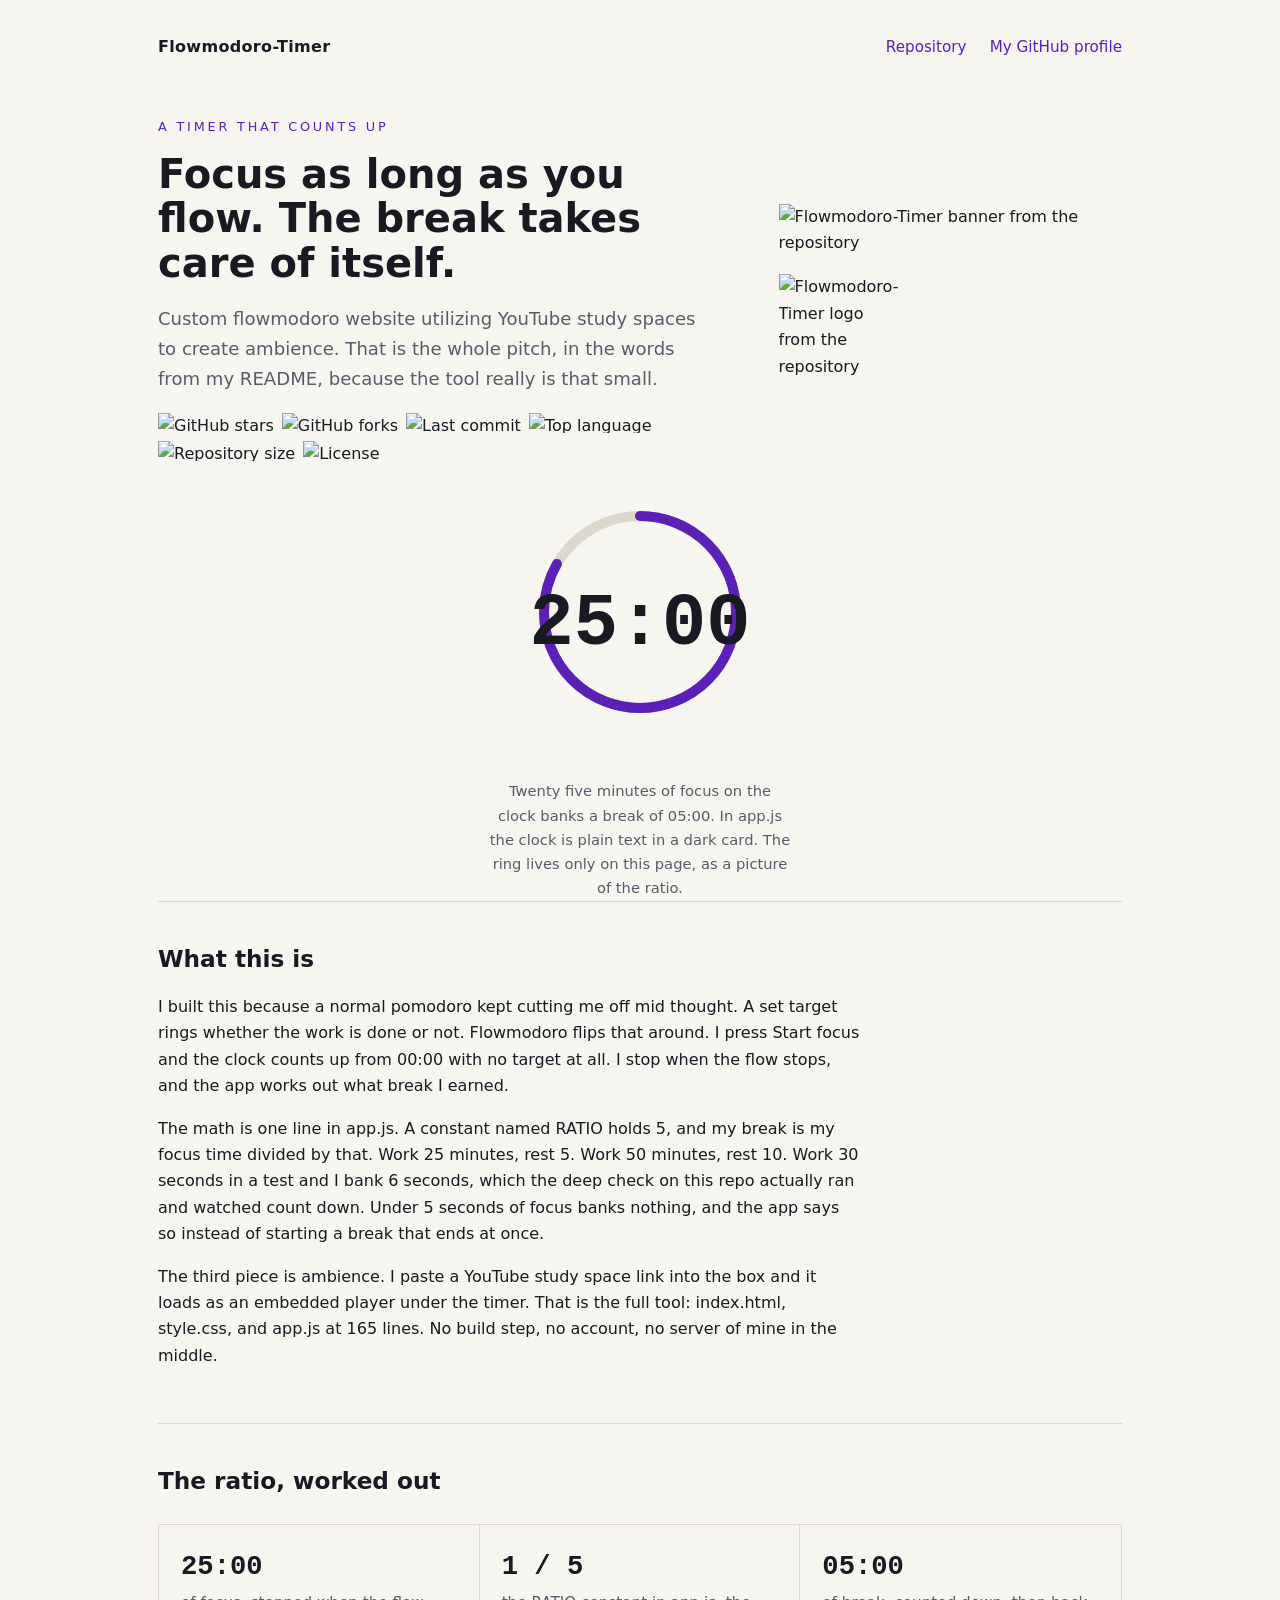
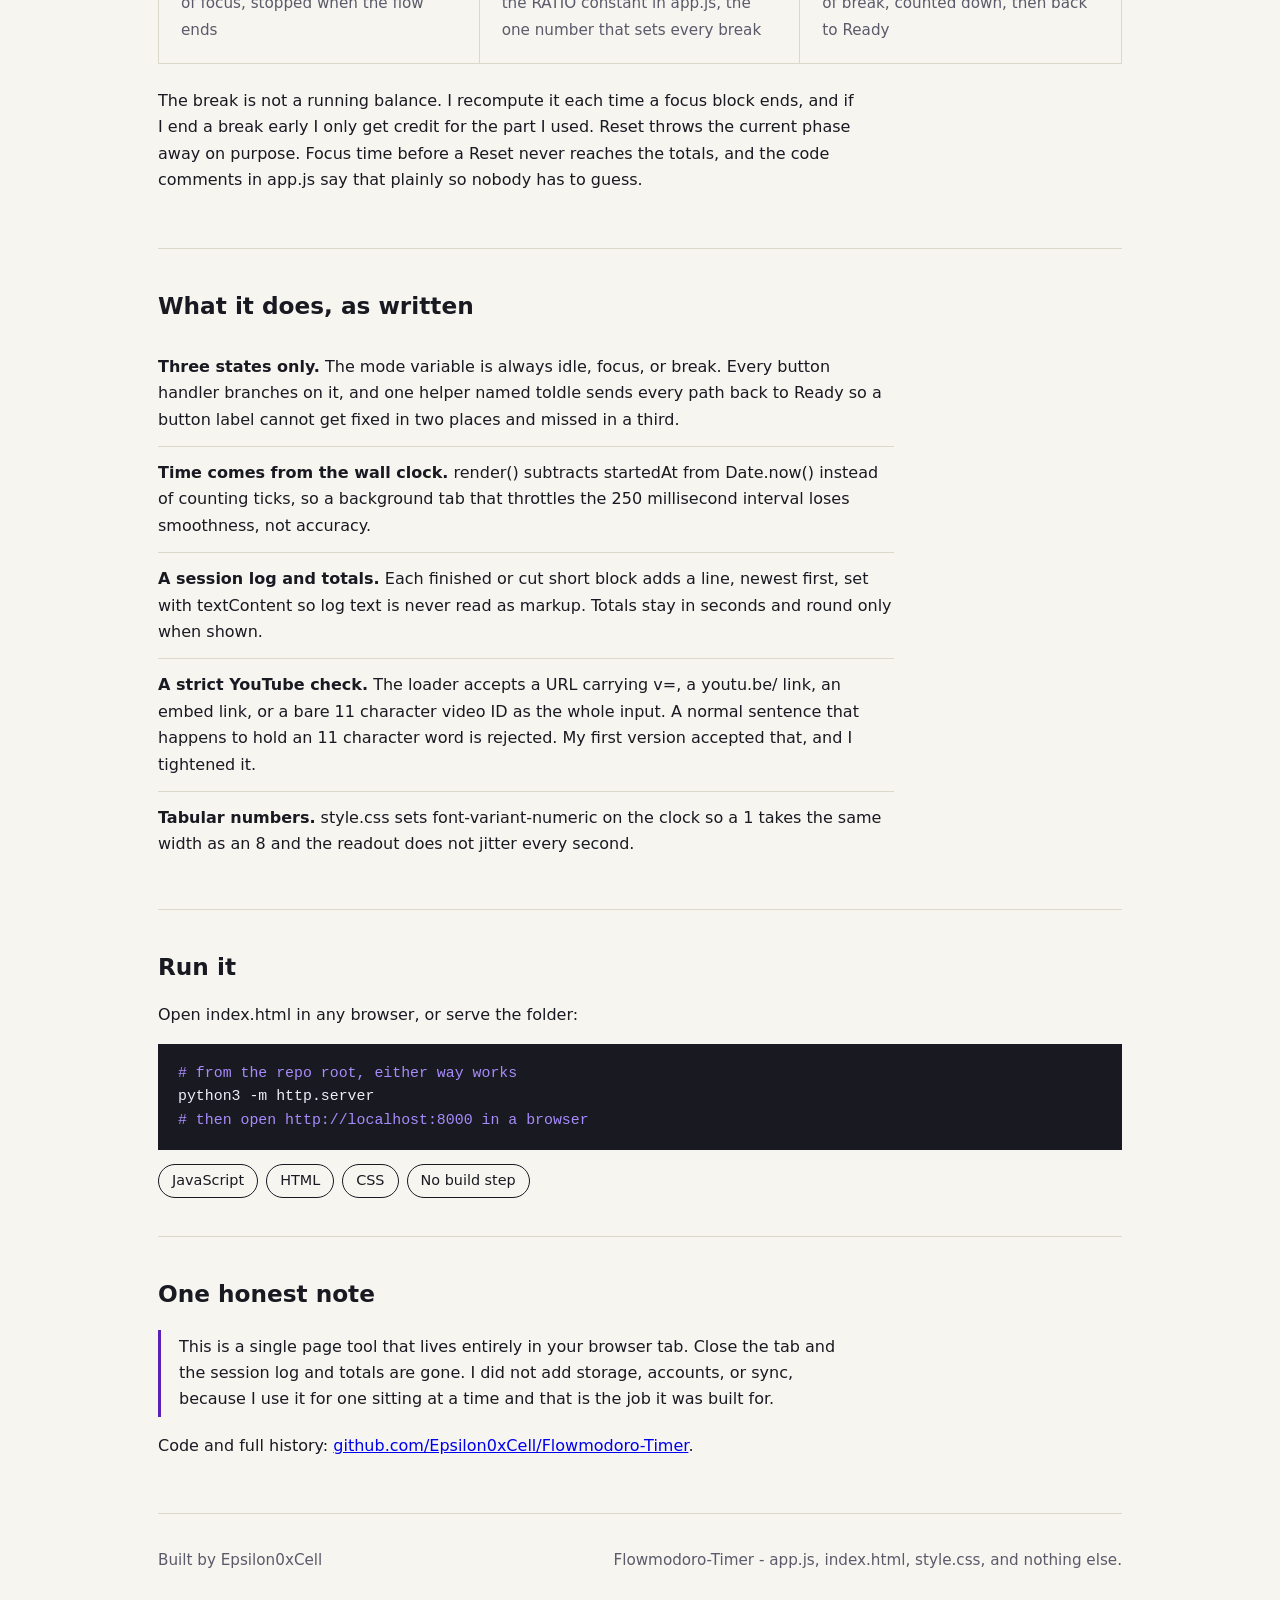
==== Flowmodoro-Timer-Website/index.html @ 14d7ea89 "Add Flowmodoro-Timer project website" ====
<!DOCTYPE html>
<!-- pages-campaign site for Epsilon0xCell/Flowmodoro-Timer; source of truth: Flowmodoro-Timer-Website/ on the default branch -->
<html lang="en">
<head>
<meta charset="utf-8">
<meta name="viewport" content="width=device-width, initial-scale=1">
<title>Flowmodoro-Timer - focus as long as you flow</title>
<style>
/* I kept this page pale and quiet on purpose. The timer itself runs on a near black page, but this page is about reading, and I wanted the one violet from style.css to be the only loud thing here. */
:root{--ink:#191922;--soft:#5a5a6a;--paper:#f7f5f0;--violet:#5b21b6;--violet-soft:#a78bfa;--line:#ddd8cc}
*{box-sizing:border-box}
body{margin:0;background:var(--paper);color:var(--ink);font-family:"Avenir Next","Segoe UI",system-ui,sans-serif;line-height:1.65}
.wrap{max-width:1020px;margin:0 auto;padding:0 28px}
header.top{padding:34px 0 0;display:flex;justify-content:space-between;align-items:baseline;gap:20px;flex-wrap:wrap}
.wordmark{font-weight:700;letter-spacing:.02em}
.top nav a{color:var(--violet);text-decoration:none;margin-left:18px;font-size:.95rem}
.top nav a:hover{text-decoration:underline}
.hero{display:grid;grid-template-columns:1.25fr .75fr;gap:48px;align-items:center;padding:56px 0 30px}
@media(max-width:760px){.hero{grid-template-columns:1fr}}
.kicker{font-size:.8rem;letter-spacing:.22em;text-transform:uppercase;color:var(--violet);margin:0 0 14px}
h1{font-size:2.5rem;line-height:1.12;margin:0 0 18px;font-weight:650}
.lede{font-size:1.13rem;color:var(--soft);max-width:34rem;margin:0}
.hero-art img{max-width:100%;display:block}
/* I drew the ring at 25 minutes because that is the example everyone reaches for, and at a ratio of 5 it lands on a clean 5 minute break. The ring in the real app is a text clock, not a ring, and I say so under it so nobody thinks the app looks like this page. */
.clockbox{text-align:center}
.bigtime{font-family:ui-monospace,"SF Mono",Menlo,Consolas,monospace;font-variant-numeric:tabular-nums;font-size:4.6rem;font-weight:700;line-height:1;margin-top:-148px}
.ringnote{color:var(--soft);font-size:.92rem;max-width:19rem;margin:118px auto 0}
.badges{display:flex;flex-wrap:wrap;gap:8px;padding:20px 0 6px}
.badges img{height:20px}
section{padding:38px 0;border-top:1px solid var(--line)}
h2{font-size:1.45rem;margin:0 0 16px;font-weight:650}
p{max-width:44rem}
.ratio{display:grid;grid-template-columns:repeat(3,1fr);gap:0;border:1px solid var(--line);margin:24px 0}
@media(max-width:760px){.ratio{grid-template-columns:1fr}}
.ratio div{padding:20px 22px;border-right:1px solid var(--line)}
.ratio div:last-child{border-right:0}
.ratio b{display:block;font-family:ui-monospace,Menlo,Consolas,monospace;font-size:1.7rem;font-weight:700}
.ratio span{color:var(--soft);font-size:.95rem}
ul.facts{list-style:none;padding:0;margin:0;max-width:46rem}
ul.facts li{padding:13px 0;border-bottom:1px solid var(--line)}
ul.facts li:last-child{border-bottom:0}
ul.facts b{font-weight:650}
code,pre{font-family:ui-monospace,"SF Mono",Menlo,Consolas,monospace}
pre{background:#191922;color:#f0edf7;padding:18px 20px;overflow-x:auto;font-size:.93rem;line-height:1.55}
pre .c{color:#a78bfa}
.chips{display:flex;flex-wrap:wrap;gap:8px}
.chips span{border:1px solid var(--ink);padding:4px 13px;border-radius:999px;font-size:.9rem}
.note{border-left:3px solid var(--violet);padding:4px 0 4px 18px;max-width:44rem}
footer{padding:34px 0 52px;border-top:1px solid var(--line);color:var(--soft);font-size:.95rem;display:flex;justify-content:space-between;gap:16px;flex-wrap:wrap}
footer a{color:var(--violet);text-decoration:none}
</style>
</head>
<body>
<div class="wrap">

<header class="top">
  <div class="wordmark">Flowmodoro-Timer</div>
  <nav>
    <a href="https://github.com/Epsilon0xCell/Flowmodoro-Timer">Repository</a>
    <a href="https://github.com/Epsilon0xCell">My GitHub profile</a>
  </nav>
</header>

<div class="hero">
  <div>
    <p class="kicker">A timer that counts up</p>
    <h1>Focus as long as you flow. The break takes care of itself.</h1>
    <p class="lede">Custom flowmodoro website utilizing YouTube study spaces to create ambience. That is the whole pitch, in the words from my README, because the tool really is that small.</p>
    <div class="badges">
      <img alt="GitHub stars" src="https://img.shields.io/github/stars/Epsilon0xCell/Flowmodoro-Timer?style=flat&color=5b21b6&label=stars">
      <img alt="GitHub forks" src="https://img.shields.io/github/forks/Epsilon0xCell/Flowmodoro-Timer?style=flat&color=5b21b6&label=forks">
      <img alt="Last commit" src="https://img.shields.io/github/last-commit/Epsilon0xCell/Flowmodoro-Timer?style=flat&color=5b21b6&label=last%20commit">
      <img alt="Top language" src="https://img.shields.io/github/languages/top/Epsilon0xCell/Flowmodoro-Timer?style=flat&color=5b21b6">
      <img alt="Repository size" src="https://img.shields.io/github/repo-size/Epsilon0xCell/Flowmodoro-Timer?style=flat&color=5b21b6&label=size">
      <img alt="License" src="https://img.shields.io/github/license/Epsilon0xCell/Flowmodoro-Timer?style=flat&color=5b21b6">
    </div>
  </div>
  <div class="hero-art">
    <img src="https://raw.githubusercontent.com/Epsilon0xCell/Flowmodoro-Timer/main/banner.png" alt="Flowmodoro-Timer banner from the repository">
    <img src="https://raw.githubusercontent.com/Epsilon0xCell/Flowmodoro-Timer/main/logo.png" alt="Flowmodoro-Timer logo from the repository" style="max-width:120px;margin-top:18px">
  </div>
</div>

<div class="clockbox" aria-hidden="true">
  <!-- I set the ring stroke by hand for this one static example: 25 minutes in, the ring sits almost closed, with the small gap left for the break still to come. It is an illustration of the ratio, not a live widget. -->
  <svg width="230" height="230" viewBox="0 0 230 230" role="img" aria-label="Progress ring showing a 25 minute focus session">
    <circle cx="115" cy="115" r="96" fill="none" stroke="#ddd8cc" stroke-width="10"/>
    <circle cx="115" cy="115" r="96" fill="none" stroke="#5b21b6" stroke-width="10" stroke-linecap="round" stroke-dasharray="502 603" transform="rotate(-90 115 115)"/>
  </svg>
  <div class="bigtime">25:00</div>
  <p class="ringnote">Twenty five minutes of focus on the clock banks a break of 05:00. In app.js the clock is plain text in a dark card. The ring lives only on this page, as a picture of the ratio.</p>
</div>

<section>
  <h2>What this is</h2>
  <p>I built this because a normal pomodoro kept cutting me off mid thought. A set target rings whether the work is done or not. Flowmodoro flips that around. I press Start focus and the clock counts up from 00:00 with no target at all. I stop when the flow stops, and the app works out what break I earned.</p>
  <p>The math is one line in app.js. A constant named RATIO holds 5, and my break is my focus time divided by that. Work 25 minutes, rest 5. Work 50 minutes, rest 10. Work 30 seconds in a test and I bank 6 seconds, which the deep check on this repo actually ran and watched count down. Under 5 seconds of focus banks nothing, and the app says so instead of starting a break that ends at once.</p>
  <p>The third piece is ambience. I paste a YouTube study space link into the box and it loads as an embedded player under the timer. That is the full tool: index.html, style.css, and app.js at 165 lines. No build step, no account, no server of mine in the middle.</p>
</section>

<section>
  <h2>The ratio, worked out</h2>
  <div class="ratio">
    <div><b>25:00</b><span>of focus, stopped when the flow ends</span></div>
    <div><b>1 / 5</b><span>the RATIO constant in app.js, the one number that sets every break</span></div>
    <div><b>05:00</b><span>of break, counted down, then back to Ready</span></div>
  </div>
  <p>The break is not a running balance. I recompute it each time a focus block ends, and if I end a break early I only get credit for the part I used. Reset throws the current phase away on purpose. Focus time before a Reset never reaches the totals, and the code comments in app.js say that plainly so nobody has to guess.</p>
</section>

<section>
  <h2>What it does, as written</h2>
  <ul class="facts">
    <li><b>Three states only.</b> The mode variable is always idle, focus, or break. Every button handler branches on it, and one helper named toIdle sends every path back to Ready so a button label cannot get fixed in two places and missed in a third.</li>
    <li><b>Time comes from the wall clock.</b> render() subtracts startedAt from Date.now() instead of counting ticks, so a background tab that throttles the 250 millisecond interval loses smoothness, not accuracy.</li>
    <li><b>A session log and totals.</b> Each finished or cut short block adds a line, newest first, set with textContent so log text is never read as markup. Totals stay in seconds and round only when shown.</li>
    <li><b>A strict YouTube check.</b> The loader accepts a URL carrying v=, a youtu.be/ link, an embed link, or a bare 11 character video ID as the whole input. A normal sentence that happens to hold an 11 character word is rejected. My first version accepted that, and I tightened it.</li>
    <li><b>Tabular numbers.</b> style.css sets font-variant-numeric on the clock so a 1 takes the same width as an 8 and the readout does not jitter every second.</li>
  </ul>
</section>

<section>
  <h2>Run it</h2>
  <p>Open index.html in any browser, or serve the folder:</p>
  <pre><span class="c"># from the repo root, either way works</span>
python3 -m http.server
<span class="c"># then open http://localhost:8000 in a browser</span></pre>
  <div class="chips">
    <span>JavaScript</span><span>HTML</span><span>CSS</span><span>No build step</span>
  </div>
</section>

<section>
  <h2>One honest note</h2>
  <p class="note">This is a single page tool that lives entirely in your browser tab. Close the tab and the session log and totals are gone. I did not add storage, accounts, or sync, because I use it for one sitting at a time and that is the job it was built for.</p>
  <p>Code and full history: <a href="https://github.com/Epsilon0xCell/Flowmodoro-Timer">github.com/Epsilon0xCell/Flowmodoro-Timer</a>.</p>
</section>

<footer>
  <span>Built by Epsilon0xCell</span>
  <span>Flowmodoro-Timer - app.js, index.html, style.css, and nothing else.</span>
</footer>

</div>
</body>
</html>
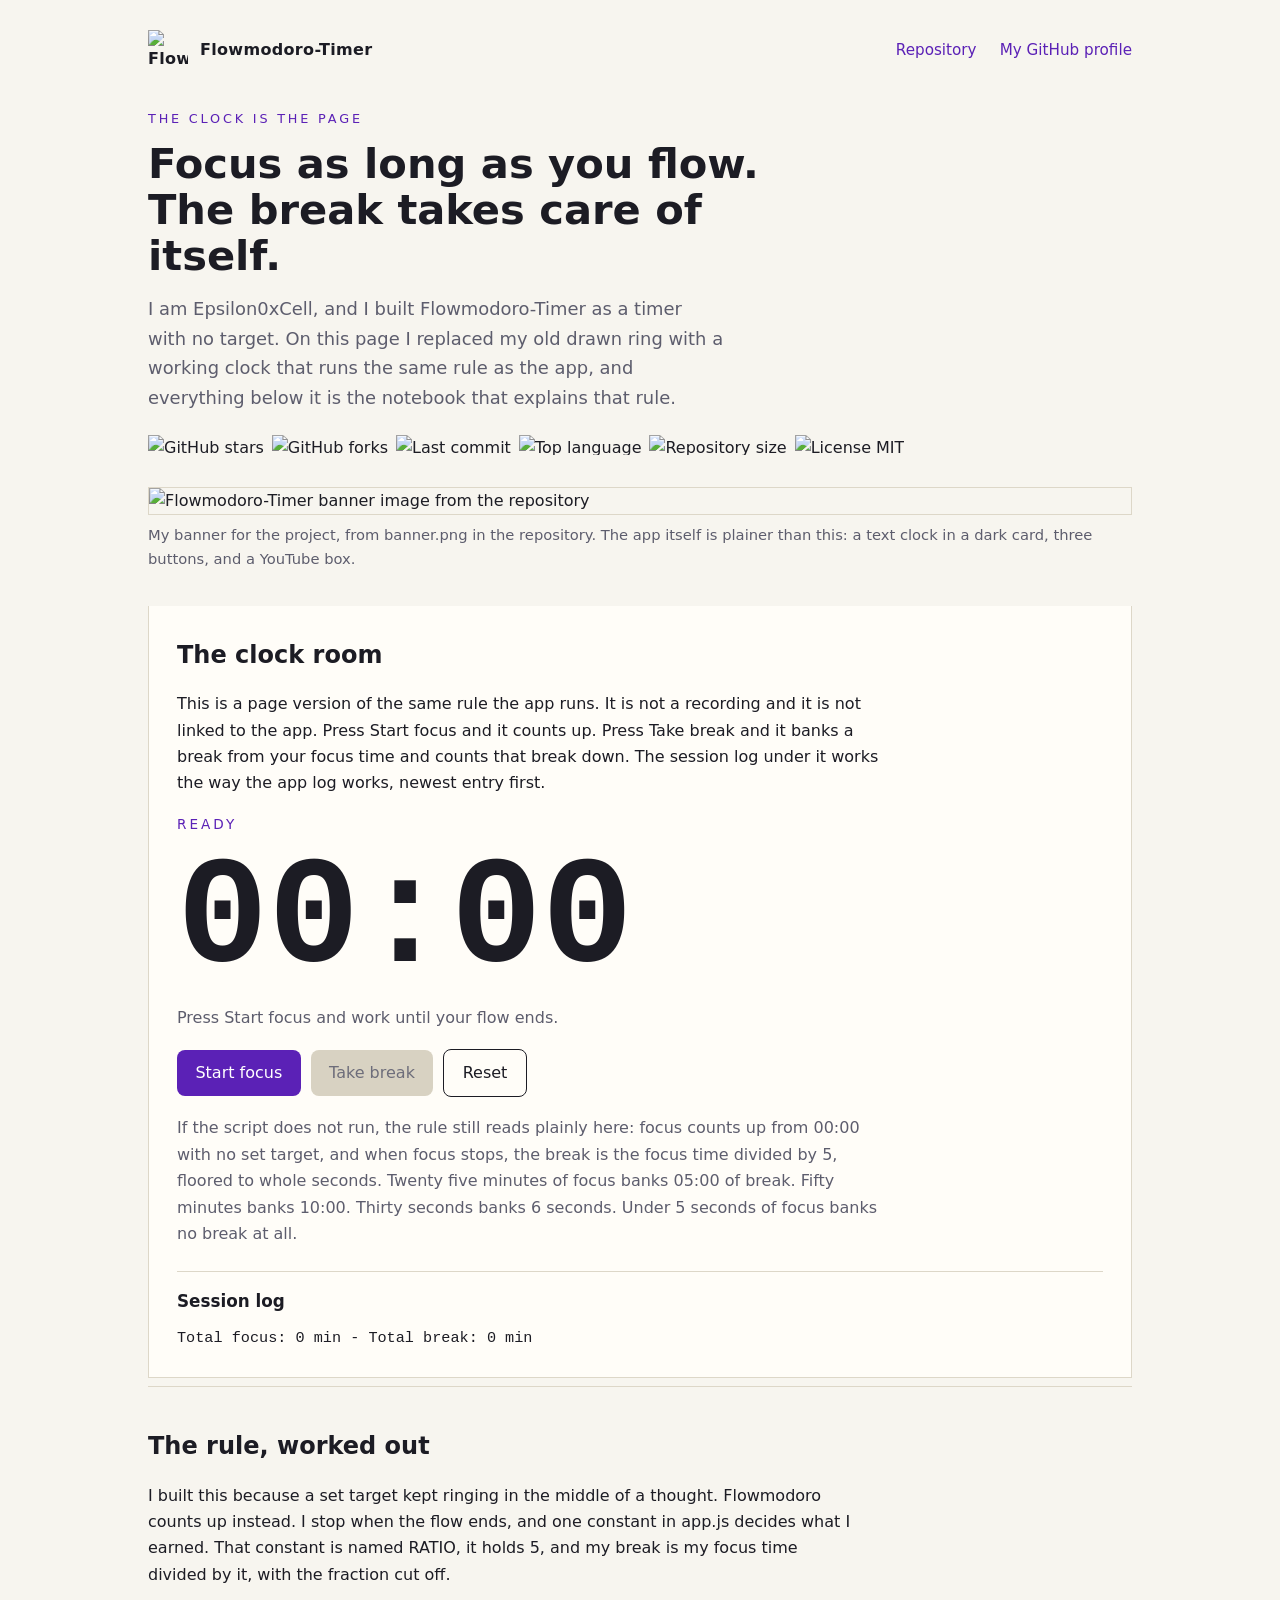
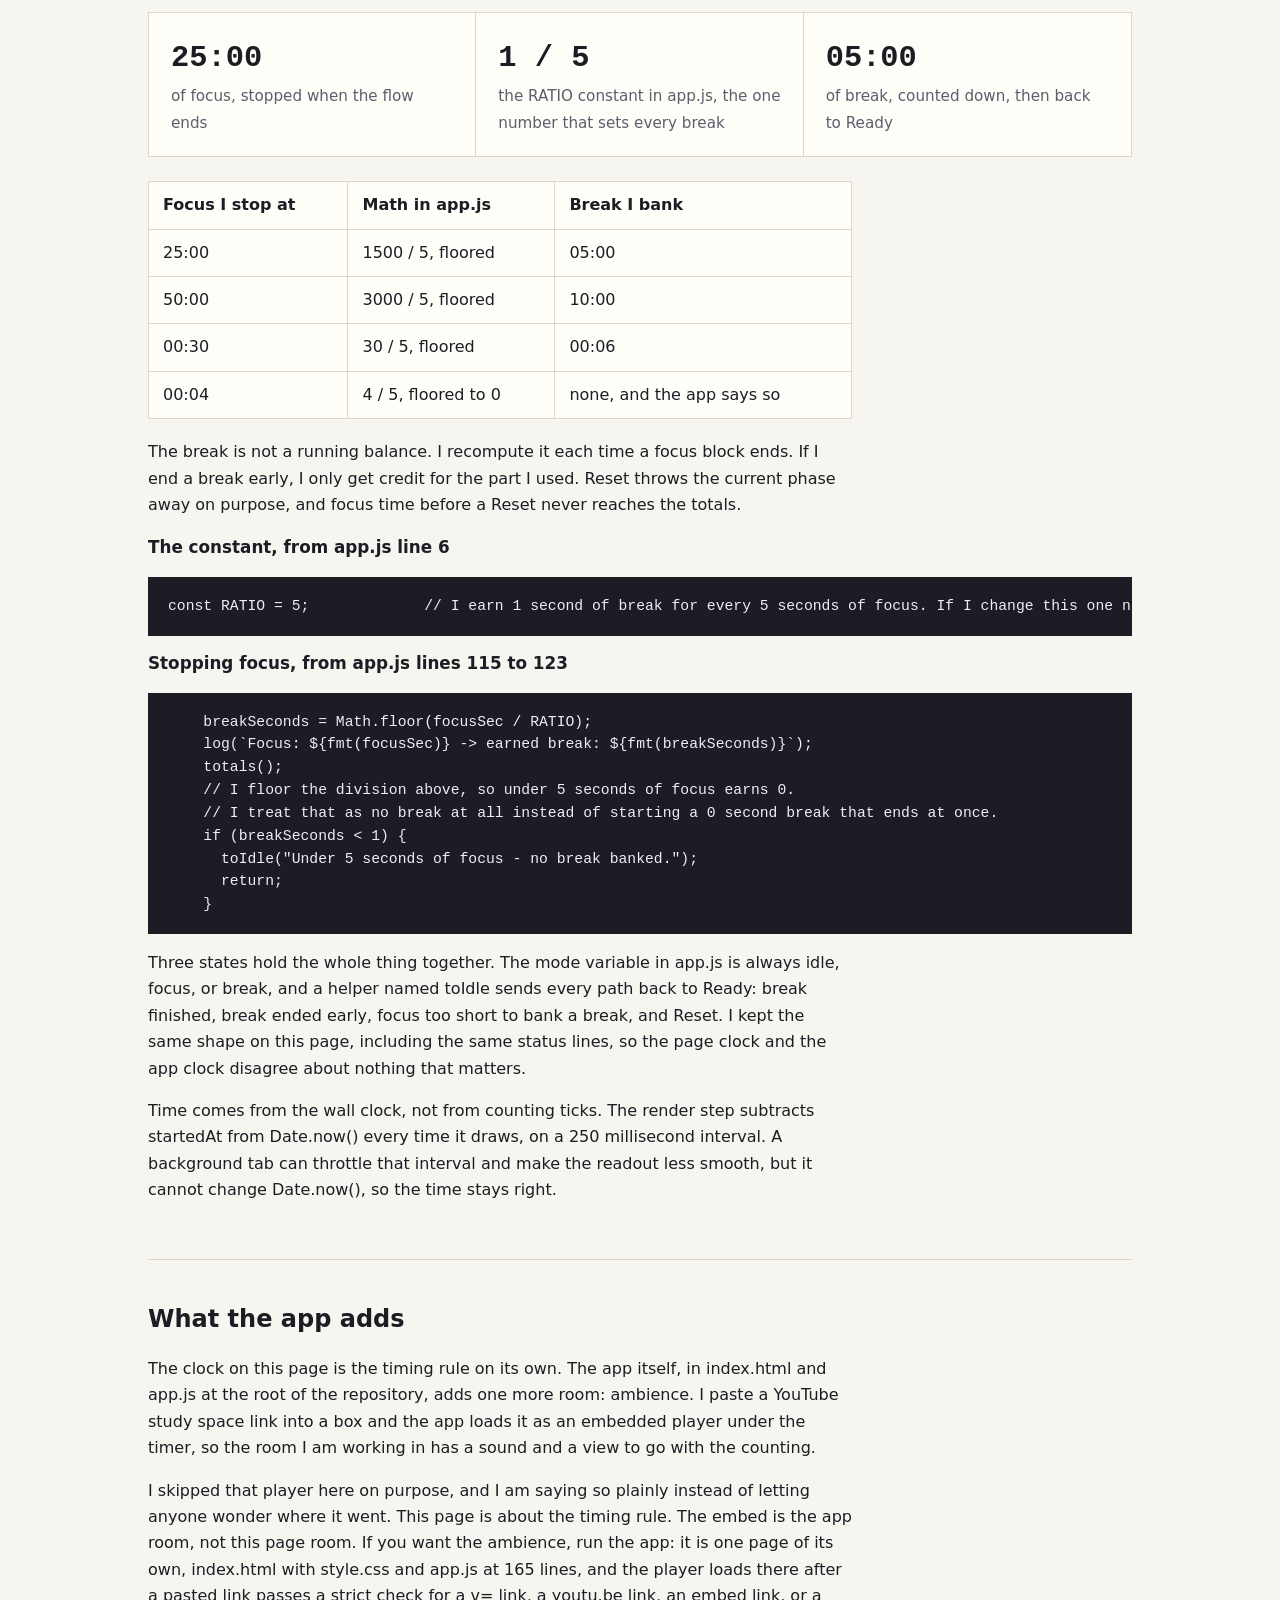
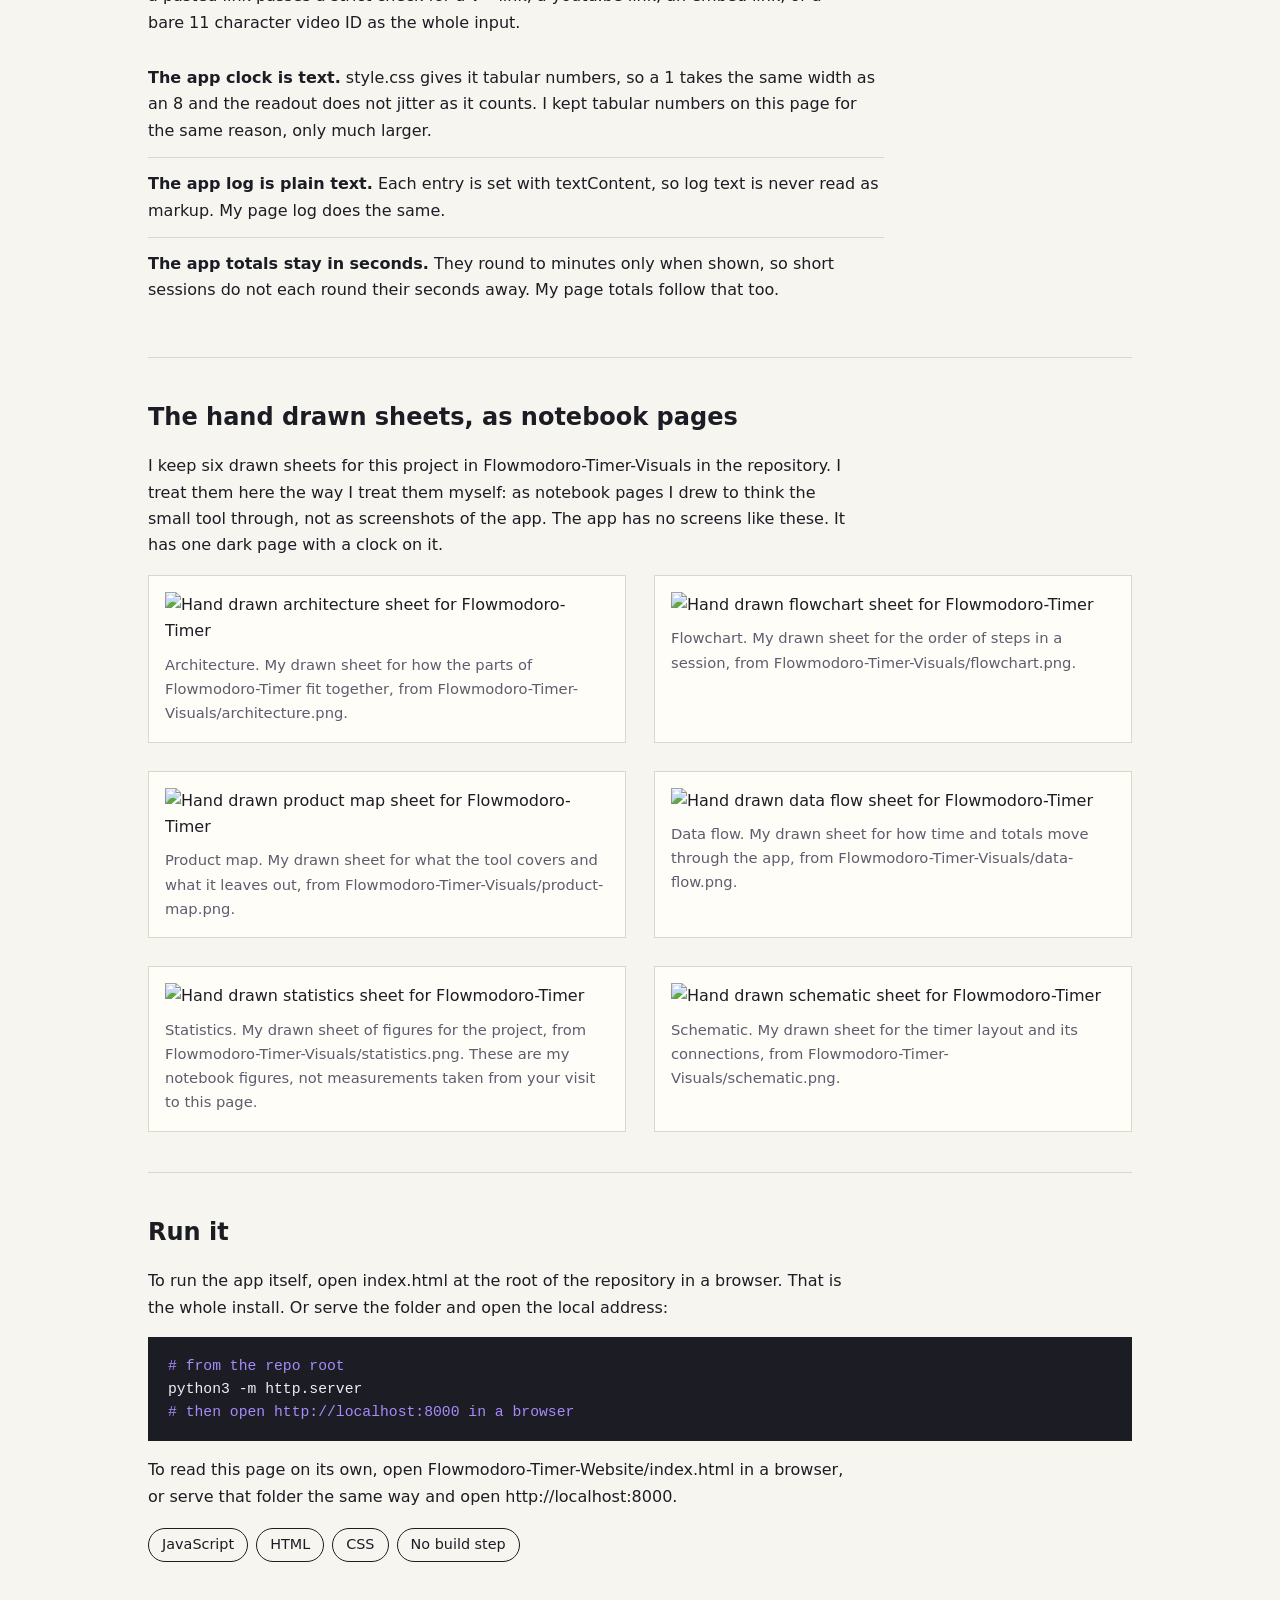
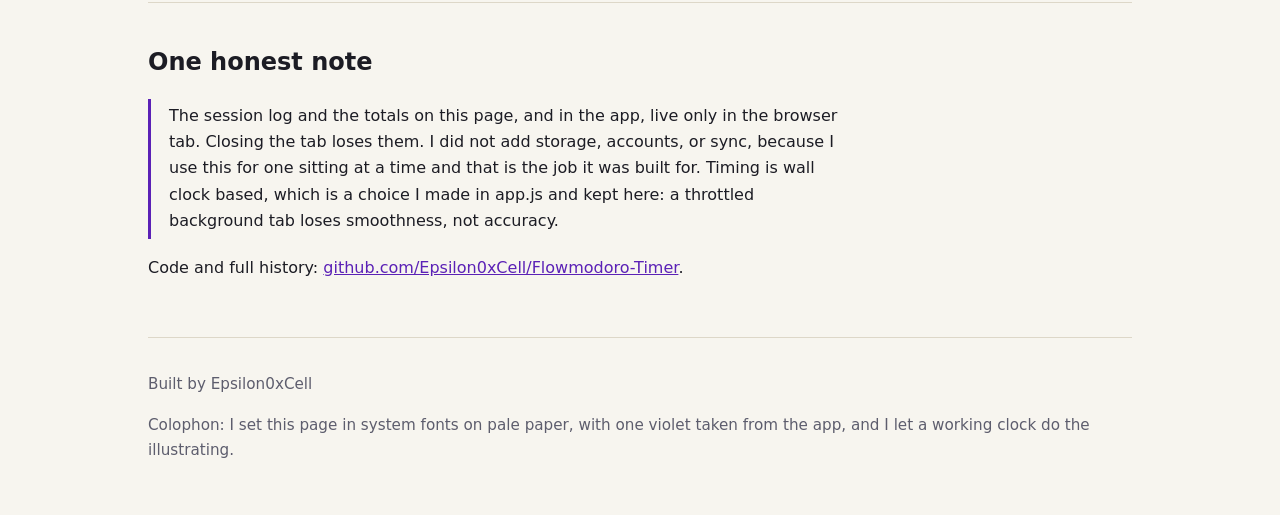
==== commit 503b8f59: "Rebuild the Flowmodoro-Timer website around a working clock" ====
--- a/Flowmodoro-Timer-Website/index.html
+++ b/Flowmodoro-Timer-Website/index.html
@@ -4,143 +4,335 @@
 <head>
 <meta charset="utf-8">
 <meta name="viewport" content="width=device-width, initial-scale=1">
-<title>Flowmodoro-Timer - focus as long as you flow</title>
+<title>Flowmodoro-Timer: the clock is the page</title>
+<meta name="description" content="I rebuilt this page around a working flowmodoro clock. Focus counts up, stopping banks a break at a ratio of 5 to 1, and the break counts down.">
 <style>
-/* I kept this page pale and quiet on purpose. The timer itself runs on a near black page, but this page is about reading, and I wanted the one violet from style.css to be the only loud thing here. */
-:root{--ink:#191922;--soft:#5a5a6a;--paper:#f7f5f0;--violet:#5b21b6;--violet-soft:#a78bfa;--line:#ddd8cc}
+/* I kept the paper pale and the ink quiet because this page is a notebook first. The one loud color is the violet from the app itself, #5b21b6 in style.css, and I use it for the phase line, the buttons, and the break dot, nowhere else by accident. */
+:root{--ink:#1c1c24;--soft:#5d5d6d;--paper:#f7f5ef;--card:#fffdf8;--violet:#5b21b6;--violet-soft:#a78bfa;--line:#ddd7c8}
 *{box-sizing:border-box}
-body{margin:0;background:var(--paper);color:var(--ink);font-family:"Avenir Next","Segoe UI",system-ui,sans-serif;line-height:1.65}
-.wrap{max-width:1020px;margin:0 auto;padding:0 28px}
-header.top{padding:34px 0 0;display:flex;justify-content:space-between;align-items:baseline;gap:20px;flex-wrap:wrap}
-.wordmark{font-weight:700;letter-spacing:.02em}
-.top nav a{color:var(--violet);text-decoration:none;margin-left:18px;font-size:.95rem}
+body{margin:0;background:var(--paper);color:var(--ink);font-family:"Avenir Next","Segoe UI",system-ui,-apple-system,sans-serif;line-height:1.65}
+.wrap{max-width:1040px;margin:0 auto;padding:0 28px}
+a{color:var(--violet)}
+header.top{padding:30px 0 0;display:flex;justify-content:space-between;align-items:center;gap:20px;flex-wrap:wrap}
+.brand{display:flex;align-items:center;gap:12px;font-weight:700;letter-spacing:.02em}
+.brand img{width:40px;height:40px;object-fit:contain;display:block}
+.top nav a{text-decoration:none;margin-left:18px;font-size:.95rem}
 .top nav a:hover{text-decoration:underline}
-.hero{display:grid;grid-template-columns:1.25fr .75fr;gap:48px;align-items:center;padding:56px 0 30px}
-@media(max-width:760px){.hero{grid-template-columns:1fr}}
-.kicker{font-size:.8rem;letter-spacing:.22em;text-transform:uppercase;color:var(--violet);margin:0 0 14px}
-h1{font-size:2.5rem;line-height:1.12;margin:0 0 18px;font-weight:650}
-.lede{font-size:1.13rem;color:var(--soft);max-width:34rem;margin:0}
-.hero-art img{max-width:100%;display:block}
-/* I drew the ring at 25 minutes because that is the example everyone reaches for, and at a ratio of 5 it lands on a clean 5 minute break. The ring in the real app is a text clock, not a ring, and I say so under it so nobody thinks the app looks like this page. */
-.clockbox{text-align:center}
-.bigtime{font-family:ui-monospace,"SF Mono",Menlo,Consolas,monospace;font-variant-numeric:tabular-nums;font-size:4.6rem;font-weight:700;line-height:1;margin-top:-148px}
-.ringnote{color:var(--soft);font-size:.92rem;max-width:19rem;margin:118px auto 0}
-.badges{display:flex;flex-wrap:wrap;gap:8px;padding:20px 0 6px}
+.badges{display:flex;flex-wrap:wrap;gap:8px;padding:22px 0 4px}
 .badges img{height:20px}
-section{padding:38px 0;border-top:1px solid var(--line)}
-h2{font-size:1.45rem;margin:0 0 16px;font-weight:650}
+.kicker{font-size:.8rem;letter-spacing:.22em;text-transform:uppercase;color:var(--violet);margin:0 0 12px}
+h1{font-size:2.6rem;line-height:1.1;margin:0 0 16px;font-weight:650;max-width:22ch}
+h2{font-size:1.5rem;margin:0 0 14px;font-weight:650}
+h3{font-size:1.05rem;margin:0 0 8px;font-weight:650}
 p{max-width:44rem}
-.ratio{display:grid;grid-template-columns:repeat(3,1fr);gap:0;border:1px solid var(--line);margin:24px 0}
-@media(max-width:760px){.ratio{grid-template-columns:1fr}}
+.lede{font-size:1.12rem;color:var(--soft);max-width:36rem;margin:0}
+.banner{margin:28px 0 0}
+.banner img{width:100%;display:block;border:1px solid var(--line)}
+.banner figcaption,.sheet figcaption{color:var(--soft);font-size:.92rem;margin-top:8px}
+section{padding:40px 0;border-top:1px solid var(--line)}
+/* I made the clock room a card on the paper, not a dark panel. The app runs its clock on a dark card, and I say that in the text, but on this page I want the readout to feel like a number written large in a notebook margin. */
+.clockroom{background:var(--card);border:1px solid var(--line);padding:30px 28px 26px;margin:34px 0 8px}
+.phase{font-size:.85rem;letter-spacing:.22em;text-transform:uppercase;color:var(--violet);margin:0}
+.clock{font-family:ui-monospace,"SF Mono",Menlo,Consolas,monospace;font-variant-numeric:tabular-nums;font-size:clamp(4.8rem,14vw,9.5rem);font-weight:700;line-height:1.05;margin:6px 0 4px}
+.status{color:var(--soft);margin:0 0 18px;min-height:1.65em}
+.controls{display:flex;flex-wrap:wrap;gap:10px;align-items:center}
+button{background:var(--violet);color:#fff;border:0;border-radius:8px;padding:.62rem 1.15rem;font-size:1rem;cursor:pointer;font:inherit}
+button.secondary{background:transparent;color:var(--ink);border:1px solid var(--ink)}
+button:disabled{background:#d8d2c2;color:#6d6d7a;cursor:not-allowed;border-color:#d8d2c2}
+.breakdot{width:14px;height:14px;border-radius:50%;background:var(--violet-soft);display:none;margin-left:6px}
+.breakdot.on{display:inline-block;animation:breathe 3.2s ease-in-out infinite}
+@keyframes breathe{0%,100%{transform:scale(1);opacity:.55}50%{transform:scale(1.45);opacity:1}}
+.logwrap{margin-top:24px;border-top:1px solid var(--line);padding-top:16px}
+.logwrap ul{list-style:none;padding:0;margin:0 0 10px;font-family:ui-monospace,"SF Mono",Menlo,Consolas,monospace;font-size:.95rem}
+.logwrap li{padding:6px 0;border-bottom:1px solid var(--line)}
+.logwrap li:last-child{border-bottom:0}
+.totals{font-family:ui-monospace,"SF Mono",Menlo,Consolas,monospace;font-size:.95rem;margin:0}
+.static-rule{color:var(--soft);max-width:44rem;margin:18px 0 0}
+.ratio{display:grid;grid-template-columns:repeat(3,1fr);gap:0;border:1px solid var(--line);margin:24px 0;background:var(--card)}
+@media(max-width:760px){.ratio{grid-template-columns:1fr}.ratio div{border-right:0;border-bottom:1px solid var(--line)}.ratio div:last-child{border-bottom:0}}
 .ratio div{padding:20px 22px;border-right:1px solid var(--line)}
 .ratio div:last-child{border-right:0}
-.ratio b{display:block;font-family:ui-monospace,Menlo,Consolas,monospace;font-size:1.7rem;font-weight:700}
+.ratio b{display:block;font-family:ui-monospace,"SF Mono",Menlo,Consolas,monospace;font-variant-numeric:tabular-nums;font-size:1.9rem;font-weight:700}
 .ratio span{color:var(--soft);font-size:.95rem}
+table.worked{border-collapse:collapse;width:100%;max-width:44rem;margin:8px 0 20px;background:var(--card)}
+table.worked th,table.worked td{border:1px solid var(--line);padding:10px 14px;text-align:left;font-variant-numeric:tabular-nums}
+table.worked th{font-weight:650}
+code,pre{font-family:ui-monospace,"SF Mono",Menlo,Consolas,monospace}
+pre{background:#1c1c24;color:#f0edf7;padding:18px 20px;overflow-x:auto;font-size:.92rem;line-height:1.55}
+pre .c{color:var(--violet-soft)}
 ul.facts{list-style:none;padding:0;margin:0;max-width:46rem}
 ul.facts li{padding:13px 0;border-bottom:1px solid var(--line)}
 ul.facts li:last-child{border-bottom:0}
-ul.facts b{font-weight:650}
-code,pre{font-family:ui-monospace,"SF Mono",Menlo,Consolas,monospace}
-pre{background:#191922;color:#f0edf7;padding:18px 20px;overflow-x:auto;font-size:.93rem;line-height:1.55}
-pre .c{color:#a78bfa}
-.chips{display:flex;flex-wrap:wrap;gap:8px}
+.sheets{display:grid;grid-template-columns:1fr 1fr;gap:28px}
+@media(max-width:760px){.sheets{grid-template-columns:1fr}}
+.sheet{margin:0;background:var(--card);border:1px solid var(--line);padding:16px}
+.sheet img{width:100%;display:block}
+.note{border-left:3px solid var(--violet);padding:4px 0 4px 18px;max-width:44rem}
+.chips{display:flex;flex-wrap:wrap;gap:8px;margin-top:18px}
 .chips span{border:1px solid var(--ink);padding:4px 13px;border-radius:999px;font-size:.9rem}
-.note{border-left:3px solid var(--violet);padding:4px 0 4px 18px;max-width:44rem}
+.reveal{opacity:0;transform:translateY(14px);transition:opacity .6s ease,transform .6s ease}
+.reveal.seen{opacity:1;transform:none}
 footer{padding:34px 0 52px;border-top:1px solid var(--line);color:var(--soft);font-size:.95rem;display:flex;justify-content:space-between;gap:16px;flex-wrap:wrap}
-footer a{color:var(--violet);text-decoration:none}
+footer a{text-decoration:none}
+footer a:hover{text-decoration:underline}
+/* I turn the breathing and the reveals off for reduced motion, and I leave the clock alone. The clock is work the reader started with a button, not decoration, so it keeps counting in every mode. */
+@media (prefers-reduced-motion: reduce){
+.breakdot.on{animation:none}
+.reveal{opacity:1;transform:none;transition:none}
+}
 </style>
 </head>
 <body>
 <div class="wrap">
 
 <header class="top">
-  <div class="wordmark">Flowmodoro-Timer</div>
+  <div class="brand"><img src="https://raw.githubusercontent.com/Epsilon0xCell/Flowmodoro-Timer/main/logo.png" alt="Flowmodoro-Timer logo, a small mark from the repository"> Flowmodoro-Timer</div>
   <nav>
     <a href="https://github.com/Epsilon0xCell/Flowmodoro-Timer">Repository</a>
     <a href="https://github.com/Epsilon0xCell">My GitHub profile</a>
   </nav>
 </header>
 
-<div class="hero">
-  <div>
-    <p class="kicker">A timer that counts up</p>
-    <h1>Focus as long as you flow. The break takes care of itself.</h1>
-    <p class="lede">Custom flowmodoro website utilizing YouTube study spaces to create ambience. That is the whole pitch, in the words from my README, because the tool really is that small.</p>
-    <div class="badges">
-      <img alt="GitHub stars" src="https://img.shields.io/github/stars/Epsilon0xCell/Flowmodoro-Timer?style=flat&color=5b21b6&label=stars">
-      <img alt="GitHub forks" src="https://img.shields.io/github/forks/Epsilon0xCell/Flowmodoro-Timer?style=flat&color=5b21b6&label=forks">
-      <img alt="Last commit" src="https://img.shields.io/github/last-commit/Epsilon0xCell/Flowmodoro-Timer?style=flat&color=5b21b6&label=last%20commit">
-      <img alt="Top language" src="https://img.shields.io/github/languages/top/Epsilon0xCell/Flowmodoro-Timer?style=flat&color=5b21b6">
-      <img alt="Repository size" src="https://img.shields.io/github/repo-size/Epsilon0xCell/Flowmodoro-Timer?style=flat&color=5b21b6&label=size">
-      <img alt="License" src="https://img.shields.io/github/license/Epsilon0xCell/Flowmodoro-Timer?style=flat&color=5b21b6">
-    </div>
-  </div>
-  <div class="hero-art">
-    <img src="https://raw.githubusercontent.com/Epsilon0xCell/Flowmodoro-Timer/main/banner.png" alt="Flowmodoro-Timer banner from the repository">
-    <img src="https://raw.githubusercontent.com/Epsilon0xCell/Flowmodoro-Timer/main/logo.png" alt="Flowmodoro-Timer logo from the repository" style="max-width:120px;margin-top:18px">
-  </div>
+<p class="kicker" style="margin-top:38px">The clock is the page</p>
+<h1>Focus as long as you flow. The break takes care of itself.</h1>
+<p class="lede">I am Epsilon0xCell, and I built Flowmodoro-Timer as a timer with no target. On this page I replaced my old drawn ring with a working clock that runs the same rule as the app, and everything below it is the notebook that explains that rule.</p>
+
+<div class="badges">
+  <img alt="GitHub stars" src="https://img.shields.io/github/stars/Epsilon0xCell/Flowmodoro-Timer?style=flat&color=5b21b6&label=stars">
+  <img alt="GitHub forks" src="https://img.shields.io/github/forks/Epsilon0xCell/Flowmodoro-Timer?style=flat&color=5b21b6&label=forks">
+  <img alt="Last commit" src="https://img.shields.io/github/last-commit/Epsilon0xCell/Flowmodoro-Timer?style=flat&color=5b21b6&label=last%20commit">
+  <img alt="Top language" src="https://img.shields.io/github/languages/top/Epsilon0xCell/Flowmodoro-Timer?style=flat&color=5b21b6">
+  <img alt="Repository size" src="https://img.shields.io/github/repo-size/Epsilon0xCell/Flowmodoro-Timer?style=flat&color=5b21b6&label=size">
+  <img alt="License MIT" src="https://img.shields.io/github/license/Epsilon0xCell/Flowmodoro-Timer?style=flat&color=5b21b6&label=license">
 </div>
 
-<div class="clockbox" aria-hidden="true">
-  <!-- I set the ring stroke by hand for this one static example: 25 minutes in, the ring sits almost closed, with the small gap left for the break still to come. It is an illustration of the ratio, not a live widget. -->
-  <svg width="230" height="230" viewBox="0 0 230 230" role="img" aria-label="Progress ring showing a 25 minute focus session">
-    <circle cx="115" cy="115" r="96" fill="none" stroke="#ddd8cc" stroke-width="10"/>
-    <circle cx="115" cy="115" r="96" fill="none" stroke="#5b21b6" stroke-width="10" stroke-linecap="round" stroke-dasharray="502 603" transform="rotate(-90 115 115)"/>
-  </svg>
-  <div class="bigtime">25:00</div>
-  <p class="ringnote">Twenty five minutes of focus on the clock banks a break of 05:00. In app.js the clock is plain text in a dark card. The ring lives only on this page, as a picture of the ratio.</p>
-</div>
-
-<section>
-  <h2>What this is</h2>
-  <p>I built this because a normal pomodoro kept cutting me off mid thought. A set target rings whether the work is done or not. Flowmodoro flips that around. I press Start focus and the clock counts up from 00:00 with no target at all. I stop when the flow stops, and the app works out what break I earned.</p>
-  <p>The math is one line in app.js. A constant named RATIO holds 5, and my break is my focus time divided by that. Work 25 minutes, rest 5. Work 50 minutes, rest 10. Work 30 seconds in a test and I bank 6 seconds, which the deep check on this repo actually ran and watched count down. Under 5 seconds of focus banks nothing, and the app says so instead of starting a break that ends at once.</p>
-  <p>The third piece is ambience. I paste a YouTube study space link into the box and it loads as an embedded player under the timer. That is the full tool: index.html, style.css, and app.js at 165 lines. No build step, no account, no server of mine in the middle.</p>
-</section>
-
-<section>
-  <h2>The ratio, worked out</h2>
+<figure class="banner">
+  <img src="https://raw.githubusercontent.com/Epsilon0xCell/Flowmodoro-Timer/main/banner.png" alt="Flowmodoro-Timer banner image from the repository">
+  <figcaption>My banner for the project, from banner.png in the repository. The app itself is plainer than this: a text clock in a dark card, three buttons, and a YouTube box.</figcaption>
+</figure>
+
+<!-- I put the working clock first because it is the subject. The old version of this page drew a ring at 25:00 and explained that the real app shows text. I would rather show the text clock working than draw a picture of it. -->
+<section class="clockroom" id="clock-room" style="border-top:0">
+  <h2>The clock room</h2>
+  <p>This is a page version of the same rule the app runs. It is not a recording and it is not linked to the app. Press Start focus and it counts up. Press Take break and it banks a break from your focus time and counts that break down. The session log under it works the way the app log works, newest entry first.</p>
+  <p class="phase" id="phase">Ready</p>
+  <div class="clock" id="clock">00:00</div>
+  <p class="status" id="status">Press Start focus and work until your flow ends.</p>
+  <div class="controls">
+    <button id="startBtn" type="button">Start focus</button>
+    <button id="breakBtn" type="button" disabled>Take break</button>
+    <button id="resetBtn" type="button" class="secondary">Reset</button>
+    <span class="breakdot" id="breakDot" aria-hidden="true"></span>
+  </div>
+  <p class="static-rule">If the script does not run, the rule still reads plainly here: focus counts up from 00:00 with no set target, and when focus stops, the break is the focus time divided by 5, floored to whole seconds. Twenty five minutes of focus banks 05:00 of break. Fifty minutes banks 10:00. Thirty seconds banks 6 seconds. Under 5 seconds of focus banks no break at all.</p>
+  <div class="logwrap">
+    <h3>Session log</h3>
+    <ul id="logList"></ul>
+    <p class="totals" id="totals">Total focus: 0 min - Total break: 0 min</p>
+  </div>
+</section>
+
+<section class="reveal">
+  <h2>The rule, worked out</h2>
+  <p>I built this because a set target kept ringing in the middle of a thought. Flowmodoro counts up instead. I stop when the flow ends, and one constant in app.js decides what I earned. That constant is named RATIO, it holds 5, and my break is my focus time divided by it, with the fraction cut off.</p>
   <div class="ratio">
     <div><b>25:00</b><span>of focus, stopped when the flow ends</span></div>
     <div><b>1 / 5</b><span>the RATIO constant in app.js, the one number that sets every break</span></div>
     <div><b>05:00</b><span>of break, counted down, then back to Ready</span></div>
   </div>
-  <p>The break is not a running balance. I recompute it each time a focus block ends, and if I end a break early I only get credit for the part I used. Reset throws the current phase away on purpose. Focus time before a Reset never reaches the totals, and the code comments in app.js say that plainly so nobody has to guess.</p>
-</section>
-
-<section>
-  <h2>What it does, as written</h2>
+  <table class="worked">
+    <tr><th>Focus I stop at</th><th>Math in app.js</th><th>Break I bank</th></tr>
+    <tr><td>25:00</td><td>1500 / 5, floored</td><td>05:00</td></tr>
+    <tr><td>50:00</td><td>3000 / 5, floored</td><td>10:00</td></tr>
+    <tr><td>00:30</td><td>30 / 5, floored</td><td>00:06</td></tr>
+    <tr><td>00:04</td><td>4 / 5, floored to 0</td><td>none, and the app says so</td></tr>
+  </table>
+  <p>The break is not a running balance. I recompute it each time a focus block ends. If I end a break early, I only get credit for the part I used. Reset throws the current phase away on purpose, and focus time before a Reset never reaches the totals.</p>
+  <!-- I copied the two captures below from app.js at head 75fb6dcb370239a55decfc658c1aa1a041924a2c. The first is line 6 on its own. The second is lines 115 to 123, the break computation and the under 5 seconds path, with nothing cut from inside that span. -->
+  <h3>The constant, from app.js line 6</h3>
+  <pre>const RATIO = 5;             // I earn 1 second of break for every 5 seconds of focus. If I change this one number, every break length in the app changes with it.</pre>
+  <h3>Stopping focus, from app.js lines 115 to 123</h3>
+  <pre>    breakSeconds = Math.floor(focusSec / RATIO);
+    log(`Focus: ${fmt(focusSec)} -&gt; earned break: ${fmt(breakSeconds)}`);
+    totals();
+    // I floor the division above, so under 5 seconds of focus earns 0.
+    // I treat that as no break at all instead of starting a 0 second break that ends at once.
+    if (breakSeconds &lt; 1) {
+      toIdle("Under 5 seconds of focus - no break banked.");
+      return;
+    }</pre>
+  <p>Three states hold the whole thing together. The mode variable in app.js is always idle, focus, or break, and a helper named toIdle sends every path back to Ready: break finished, break ended early, focus too short to bank a break, and Reset. I kept the same shape on this page, including the same status lines, so the page clock and the app clock disagree about nothing that matters.</p>
+  <p>Time comes from the wall clock, not from counting ticks. The render step subtracts startedAt from Date.now() every time it draws, on a 250 millisecond interval. A background tab can throttle that interval and make the readout less smooth, but it cannot change Date.now(), so the time stays right.</p>
+</section>
+
+<section class="reveal">
+  <h2>What the app adds</h2>
+  <p>The clock on this page is the timing rule on its own. The app itself, in index.html and app.js at the root of the repository, adds one more room: ambience. I paste a YouTube study space link into a box and the app loads it as an embedded player under the timer, so the room I am working in has a sound and a view to go with the counting.</p>
+  <!-- I left the YouTube player off this page on purpose. This page is about the timing rule, and the embed is the app room, not this page room. Putting a player here would make the notebook carry a second job it does not need, and a reader who wants the ambience should run the app itself. -->
+  <p>I skipped that player here on purpose, and I am saying so plainly instead of letting anyone wonder where it went. This page is about the timing rule. The embed is the app room, not this page room. If you want the ambience, run the app: it is one page of its own, index.html with style.css and app.js at 165 lines, and the player loads there after a pasted link passes a strict check for a v= link, a youtu.be link, an embed link, or a bare 11 character video ID as the whole input.</p>
   <ul class="facts">
-    <li><b>Three states only.</b> The mode variable is always idle, focus, or break. Every button handler branches on it, and one helper named toIdle sends every path back to Ready so a button label cannot get fixed in two places and missed in a third.</li>
-    <li><b>Time comes from the wall clock.</b> render() subtracts startedAt from Date.now() instead of counting ticks, so a background tab that throttles the 250 millisecond interval loses smoothness, not accuracy.</li>
-    <li><b>A session log and totals.</b> Each finished or cut short block adds a line, newest first, set with textContent so log text is never read as markup. Totals stay in seconds and round only when shown.</li>
-    <li><b>A strict YouTube check.</b> The loader accepts a URL carrying v=, a youtu.be/ link, an embed link, or a bare 11 character video ID as the whole input. A normal sentence that happens to hold an 11 character word is rejected. My first version accepted that, and I tightened it.</li>
-    <li><b>Tabular numbers.</b> style.css sets font-variant-numeric on the clock so a 1 takes the same width as an 8 and the readout does not jitter every second.</li>
+    <li><b>The app clock is text.</b> style.css gives it tabular numbers, so a 1 takes the same width as an 8 and the readout does not jitter as it counts. I kept tabular numbers on this page for the same reason, only much larger.</li>
+    <li><b>The app log is plain text.</b> Each entry is set with textContent, so log text is never read as markup. My page log does the same.</li>
+    <li><b>The app totals stay in seconds.</b> They round to minutes only when shown, so short sessions do not each round their seconds away. My page totals follow that too.</li>
   </ul>
 </section>
 
-<section>
+<section class="reveal">
+  <h2>The hand drawn sheets, as notebook pages</h2>
+  <p>I keep six drawn sheets for this project in Flowmodoro-Timer-Visuals in the repository. I treat them here the way I treat them myself: as notebook pages I drew to think the small tool through, not as screenshots of the app. The app has no screens like these. It has one dark page with a clock on it.</p>
+  <div class="sheets">
+    <figure class="sheet">
+      <img src="https://raw.githubusercontent.com/Epsilon0xCell/Flowmodoro-Timer/main/Flowmodoro-Timer-Visuals/architecture.png" alt="Hand drawn architecture sheet for Flowmodoro-Timer">
+      <figcaption>Architecture. My drawn sheet for how the parts of Flowmodoro-Timer fit together, from Flowmodoro-Timer-Visuals/architecture.png.</figcaption>
+    </figure>
+    <figure class="sheet">
+      <img src="https://raw.githubusercontent.com/Epsilon0xCell/Flowmodoro-Timer/main/Flowmodoro-Timer-Visuals/flowchart.png" alt="Hand drawn flowchart sheet for Flowmodoro-Timer">
+      <figcaption>Flowchart. My drawn sheet for the order of steps in a session, from Flowmodoro-Timer-Visuals/flowchart.png.</figcaption>
+    </figure>
+    <figure class="sheet">
+      <img src="https://raw.githubusercontent.com/Epsilon0xCell/Flowmodoro-Timer/main/Flowmodoro-Timer-Visuals/product-map.png" alt="Hand drawn product map sheet for Flowmodoro-Timer">
+      <figcaption>Product map. My drawn sheet for what the tool covers and what it leaves out, from Flowmodoro-Timer-Visuals/product-map.png.</figcaption>
+    </figure>
+    <figure class="sheet">
+      <img src="https://raw.githubusercontent.com/Epsilon0xCell/Flowmodoro-Timer/main/Flowmodoro-Timer-Visuals/data-flow.png" alt="Hand drawn data flow sheet for Flowmodoro-Timer">
+      <figcaption>Data flow. My drawn sheet for how time and totals move through the app, from Flowmodoro-Timer-Visuals/data-flow.png.</figcaption>
+    </figure>
+    <figure class="sheet">
+      <img src="https://raw.githubusercontent.com/Epsilon0xCell/Flowmodoro-Timer/main/Flowmodoro-Timer-Visuals/statistics.png" alt="Hand drawn statistics sheet for Flowmodoro-Timer">
+      <figcaption>Statistics. My drawn sheet of figures for the project, from Flowmodoro-Timer-Visuals/statistics.png. These are my notebook figures, not measurements taken from your visit to this page.</figcaption>
+    </figure>
+    <figure class="sheet">
+      <img src="https://raw.githubusercontent.com/Epsilon0xCell/Flowmodoro-Timer/main/Flowmodoro-Timer-Visuals/schematic.png" alt="Hand drawn schematic sheet for Flowmodoro-Timer">
+      <figcaption>Schematic. My drawn sheet for the timer layout and its connections, from Flowmodoro-Timer-Visuals/schematic.png.</figcaption>
+    </figure>
+  </div>
+</section>
+
+<section class="reveal">
   <h2>Run it</h2>
-  <p>Open index.html in any browser, or serve the folder:</p>
-  <pre><span class="c"># from the repo root, either way works</span>
+  <p>To run the app itself, open index.html at the root of the repository in a browser. That is the whole install. Or serve the folder and open the local address:</p>
+  <pre><span class="c"># from the repo root</span>
 python3 -m http.server
 <span class="c"># then open http://localhost:8000 in a browser</span></pre>
+  <p>To read this page on its own, open Flowmodoro-Timer-Website/index.html in a browser, or serve that folder the same way and open http://localhost:8000.</p>
   <div class="chips">
     <span>JavaScript</span><span>HTML</span><span>CSS</span><span>No build step</span>
   </div>
 </section>
 
-<section>
+<section class="reveal">
   <h2>One honest note</h2>
-  <p class="note">This is a single page tool that lives entirely in your browser tab. Close the tab and the session log and totals are gone. I did not add storage, accounts, or sync, because I use it for one sitting at a time and that is the job it was built for.</p>
+  <p class="note">The session log and the totals on this page, and in the app, live only in the browser tab. Closing the tab loses them. I did not add storage, accounts, or sync, because I use this for one sitting at a time and that is the job it was built for. Timing is wall clock based, which is a choice I made in app.js and kept here: a throttled background tab loses smoothness, not accuracy.</p>
   <p>Code and full history: <a href="https://github.com/Epsilon0xCell/Flowmodoro-Timer">github.com/Epsilon0xCell/Flowmodoro-Timer</a>.</p>
 </section>
 
 <footer>
   <span>Built by Epsilon0xCell</span>
-  <span>Flowmodoro-Timer - app.js, index.html, style.css, and nothing else.</span>
+  <span>Colophon: I set this page in system fonts on pale paper, with one violet taken from the app, and I let a working clock do the illustrating.</span>
 </footer>
 
 </div>
+<script>
+"use strict";
+// I wrote this script fresh for this page, but I matched it to app.js line by line where the behavior is the same. Focus counts up, RATIO is 5, and stopping focus banks Math.floor(focusSec / RATIO). I left out only the YouTube loader, for the reason I gave in the comment above the ambience section.
+const RATIO = 5;
+let mode = "idle";
+let startedAt = null;
+let breakSeconds = 0;
+let ticker = null;
+let totalFocus = 0, totalBreak = 0;
+const $ = (id) => document.getElementById(id);
+const clock = $("clock"), phase = $("phase"), status = $("status");
+function fmt(sec) {
+  sec = Math.max(0, Math.floor(sec));
+  const m = String(Math.floor(sec / 60)).padStart(2, "0");
+  const s = String(sec % 60).padStart(2, "0");
+  return m + ":" + s;
+}
+function render() {
+  if (mode === "focus") {
+    clock.textContent = fmt((Date.now() - startedAt) / 1000);
+  } else if (mode === "break") {
+    const left = breakSeconds - (Date.now() - startedAt) / 1000;
+    clock.textContent = fmt(left);
+    if (left <= 0) stopBreak(true);
+  }
+}
+function log(text) {
+  const li = document.createElement("li");
+  li.textContent = text;
+  $("logList").prepend(li);
+}
+function totals() {
+  $("totals").textContent =
+    "Total focus: " + Math.round(totalFocus / 60) + " min - Total break: " + Math.round(totalBreak / 60) + " min";
+}
+function startFocus() {
+  mode = "focus";
+  startedAt = Date.now();
+  phase.textContent = "Focusing";
+  status.textContent = "Flow state... stop whenever the flow ends.";
+  $("startBtn").disabled = true;
+  $("breakBtn").disabled = false;
+  $("breakDot").classList.remove("on");
+  ticker = setInterval(render, 250);
+  render();
+}
+function toIdle(statusText) {
+  clearInterval(ticker);
+  mode = "idle";
+  phase.textContent = "Ready";
+  clock.textContent = "00:00";
+  status.textContent = statusText;
+  $("startBtn").disabled = false;
+  $("breakBtn").disabled = true;
+  $("breakBtn").textContent = "Take break";
+  $("breakDot").classList.remove("on");
+}
+function stopBreak(finished) {
+  const used = Math.min(breakSeconds, (Date.now() - startedAt) / 1000);
+  totalBreak += used;
+  log("Break: " + fmt(used) + (finished ? " (complete)" : " (ended early)"));
+  toIdle("Break over. Start the next focus block when ready.");
+  totals();
+}
+$("startBtn").addEventListener("click", startFocus);
+$("breakBtn").addEventListener("click", () => {
+  if (mode === "focus") {
+    const focusSec = (Date.now() - startedAt) / 1000;
+    totalFocus += focusSec;
+    breakSeconds = Math.floor(focusSec / RATIO);
+    log("Focus: " + fmt(focusSec) + " -> earned break: " + fmt(breakSeconds));
+    totals();
+    if (breakSeconds < 1) {
+      toIdle("Under 5 seconds of focus - no break banked.");
+      return;
+    }
+    mode = "break";
+    startedAt = Date.now();
+    phase.textContent = "On break";
+    status.textContent = "Rest. The timer counts down your earned break.";
+    $("breakBtn").textContent = "End break early";
+    $("breakDot").classList.add("on");
+    render();
+  } else if (mode === "break") {
+    stopBreak(false);
+  }
+});
+$("resetBtn").addEventListener("click", () => {
+  toIdle("Press Start focus and work until your flow ends.");
+});
+// I reveal each notebook section once as it scrolls into view. If the reader asked for reduced motion, my CSS already shows everything at once, and I skip the observer here so nothing waits on an animation that will never run.
+if (!window.matchMedia("(prefers-reduced-motion: reduce)").matches && "IntersectionObserver" in window) {
+  const io = new IntersectionObserver((entries) => {
+    entries.forEach((entry) => {
+      if (entry.isIntersecting) { entry.target.classList.add("seen"); io.unobserve(entry.target); }
+    });
+  }, { threshold: 0.08 });
+  document.querySelectorAll(".reveal").forEach((el) => io.observe(el));
+} else {
+  document.querySelectorAll(".reveal").forEach((el) => el.classList.add("seen"));
+}
+</script>
 </body>
 </html>
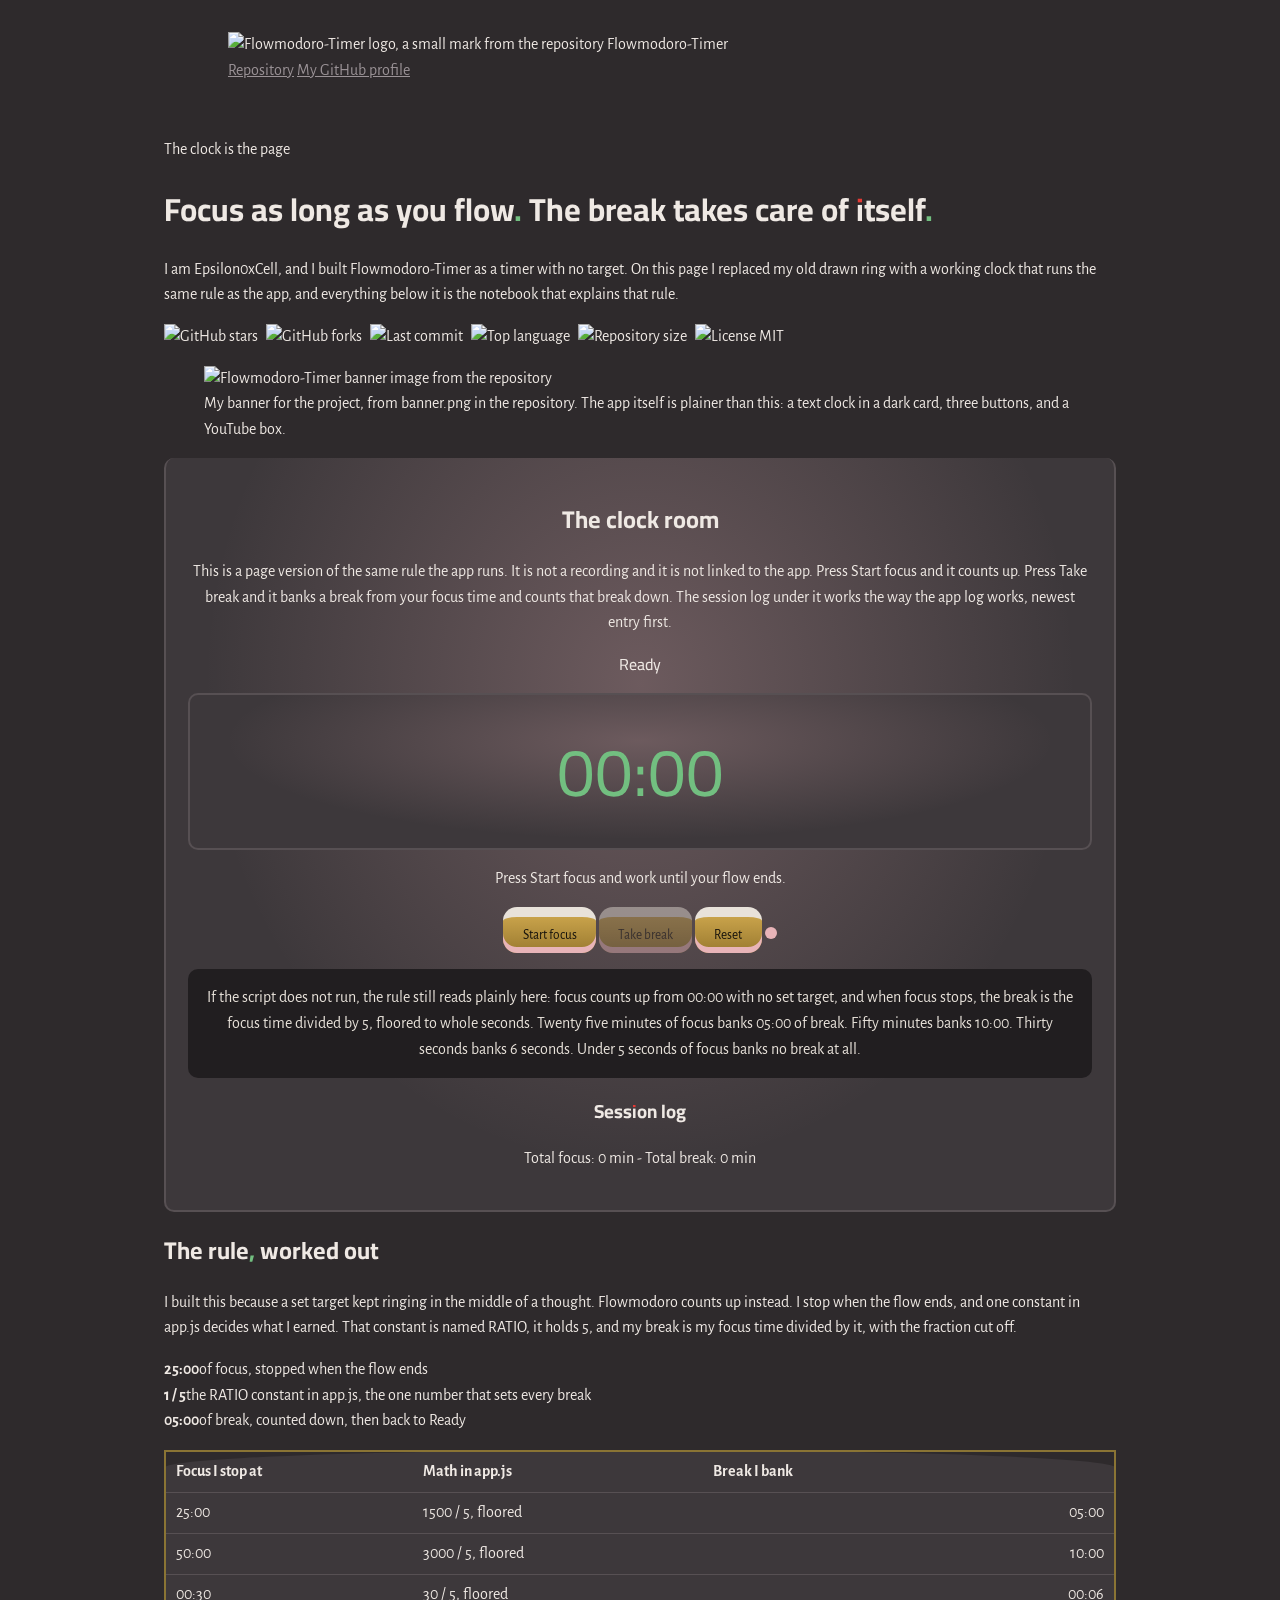
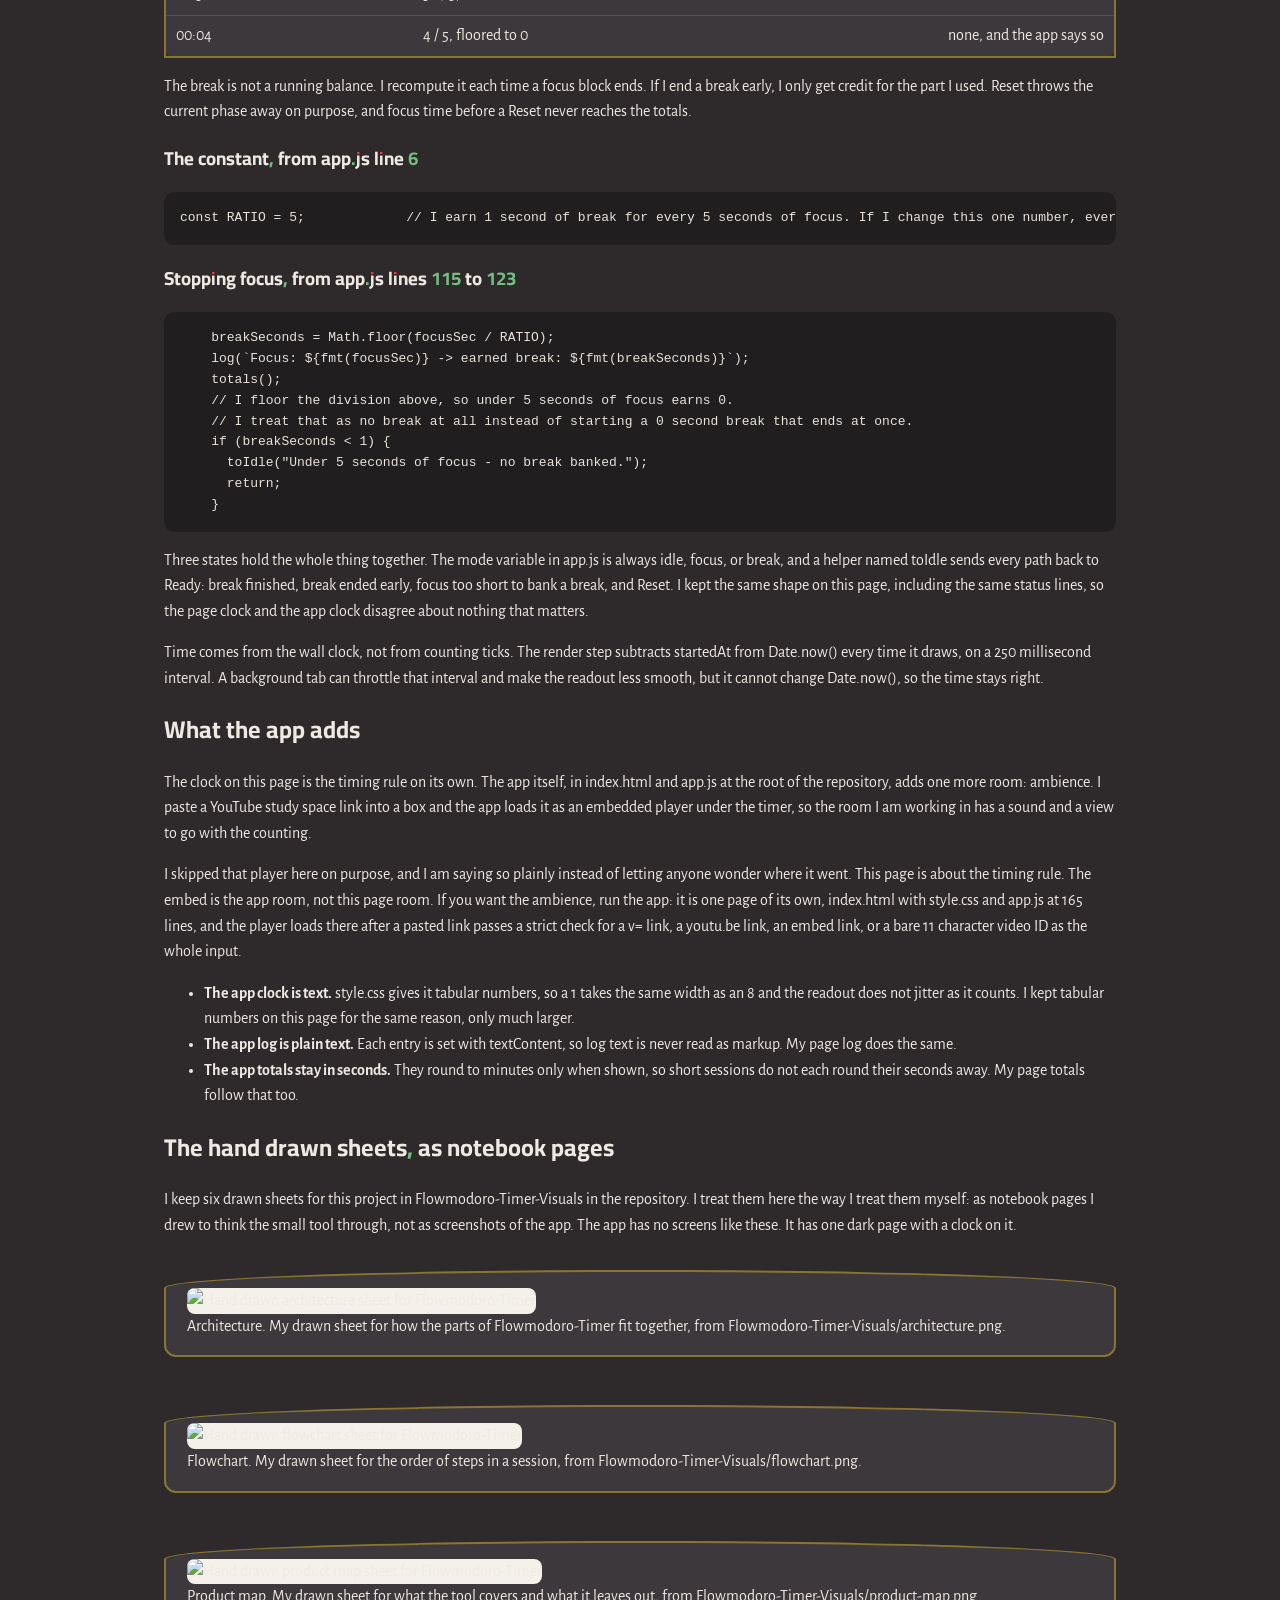
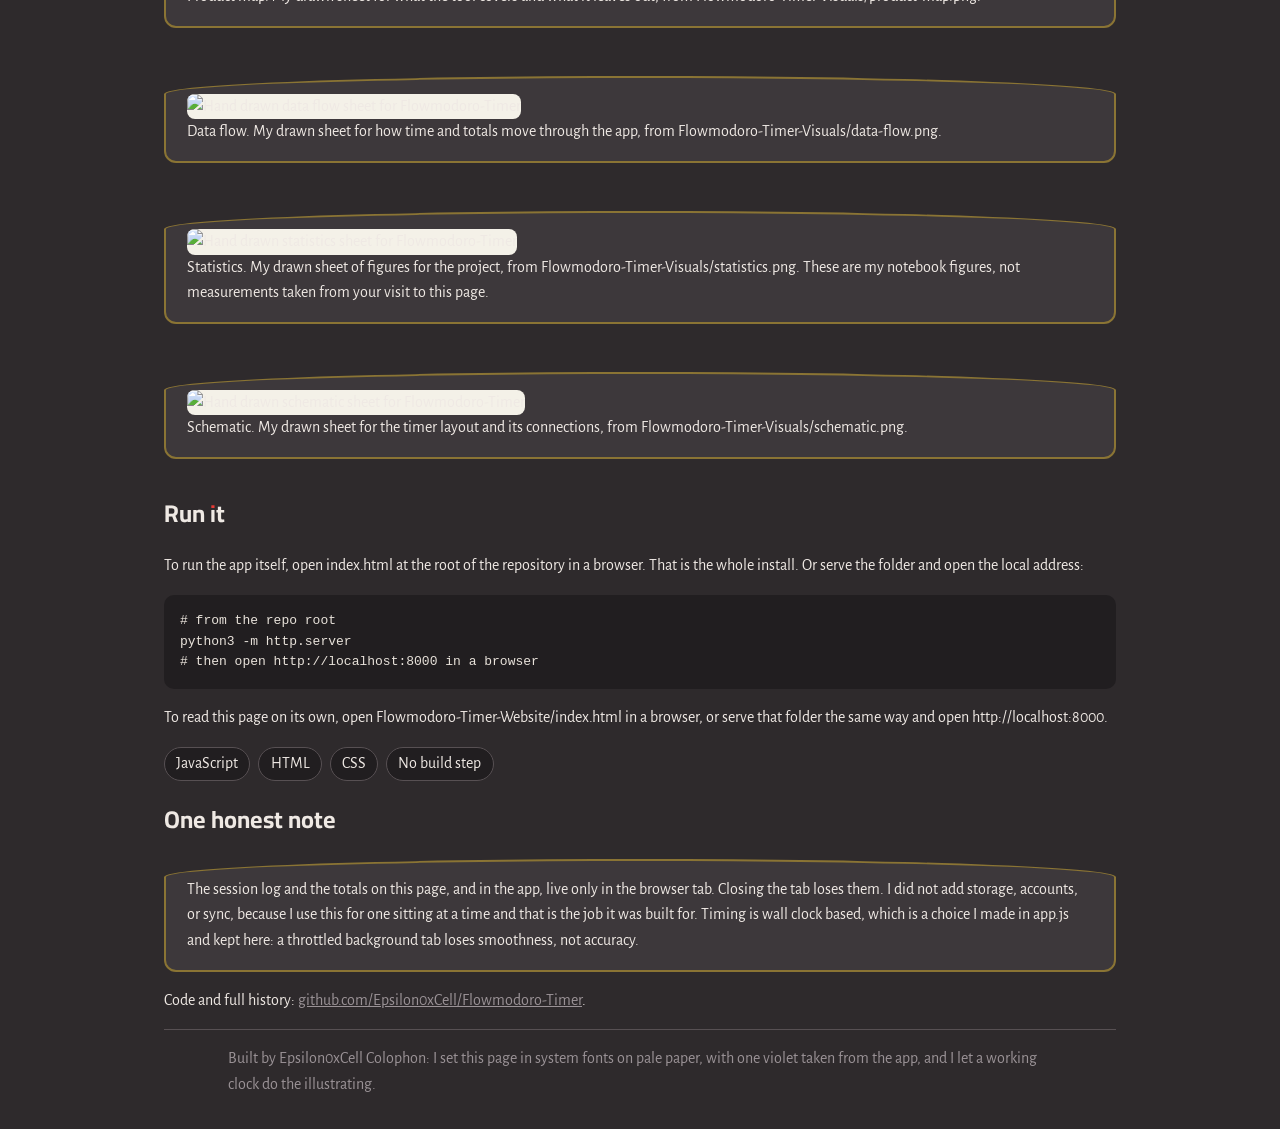
==== commit 35659123: "Flowmodoro-Timer gets its jazz club last set art, site and README" ====
--- a/Flowmodoro-Timer-Website/index.html
+++ b/Flowmodoro-Timer-Website/index.html
@@ -7,79 +7,28 @@
 <title>Flowmodoro-Timer: the clock is the page</title>
 <meta name="description" content="I rebuilt this page around a working flowmodoro clock. Focus counts up, stopping banks a break at a ratio of 5 to 1, and the break counts down.">
 <style>
-/* I kept the paper pale and the ink quiet because this page is a notebook first. The one loud color is the violet from the app itself, #5b21b6 in style.css, and I use it for the phase line, the buttons, and the break dot, nowhere else by accident. */
-:root{--ink:#1c1c24;--soft:#5d5d6d;--paper:#f7f5ef;--card:#fffdf8;--violet:#5b21b6;--violet-soft:#a78bfa;--line:#ddd7c8}
-*{box-sizing:border-box}
-body{margin:0;background:var(--paper);color:var(--ink);font-family:"Avenir Next","Segoe UI",system-ui,-apple-system,sans-serif;line-height:1.65}
-.wrap{max-width:1040px;margin:0 auto;padding:0 28px}
-a{color:var(--violet)}
-header.top{padding:30px 0 0;display:flex;justify-content:space-between;align-items:center;gap:20px;flex-wrap:wrap}
-.brand{display:flex;align-items:center;gap:12px;font-weight:700;letter-spacing:.02em}
-.brand img{width:40px;height:40px;object-fit:contain;display:block}
-.top nav a{text-decoration:none;margin-left:18px;font-size:.95rem}
-.top nav a:hover{text-decoration:underline}
-.badges{display:flex;flex-wrap:wrap;gap:8px;padding:22px 0 4px}
-.badges img{height:20px}
-.kicker{font-size:.8rem;letter-spacing:.22em;text-transform:uppercase;color:var(--violet);margin:0 0 12px}
-h1{font-size:2.6rem;line-height:1.1;margin:0 0 16px;font-weight:650;max-width:22ch}
-h2{font-size:1.5rem;margin:0 0 14px;font-weight:650}
-h3{font-size:1.05rem;margin:0 0 8px;font-weight:650}
-p{max-width:44rem}
-.lede{font-size:1.12rem;color:var(--soft);max-width:36rem;margin:0}
-.banner{margin:28px 0 0}
-.banner img{width:100%;display:block;border:1px solid var(--line)}
-.banner figcaption,.sheet figcaption{color:var(--soft);font-size:.92rem;margin-top:8px}
-section{padding:40px 0;border-top:1px solid var(--line)}
-/* I made the clock room a card on the paper, not a dark panel. The app runs its clock on a dark card, and I say that in the text, but on this page I want the readout to feel like a number written large in a notebook margin. */
-.clockroom{background:var(--card);border:1px solid var(--line);padding:30px 28px 26px;margin:34px 0 8px}
-.phase{font-size:.85rem;letter-spacing:.22em;text-transform:uppercase;color:var(--violet);margin:0}
-.clock{font-family:ui-monospace,"SF Mono",Menlo,Consolas,monospace;font-variant-numeric:tabular-nums;font-size:clamp(4.8rem,14vw,9.5rem);font-weight:700;line-height:1.05;margin:6px 0 4px}
-.status{color:var(--soft);margin:0 0 18px;min-height:1.65em}
-.controls{display:flex;flex-wrap:wrap;gap:10px;align-items:center}
-button{background:var(--violet);color:#fff;border:0;border-radius:8px;padding:.62rem 1.15rem;font-size:1rem;cursor:pointer;font:inherit}
-button.secondary{background:transparent;color:var(--ink);border:1px solid var(--ink)}
-button:disabled{background:#d8d2c2;color:#6d6d7a;cursor:not-allowed;border-color:#d8d2c2}
-.breakdot{width:14px;height:14px;border-radius:50%;background:var(--violet-soft);display:none;margin-left:6px}
-.breakdot.on{display:inline-block;animation:breathe 3.2s ease-in-out infinite}
-@keyframes breathe{0%,100%{transform:scale(1);opacity:.55}50%{transform:scale(1.45);opacity:1}}
-.logwrap{margin-top:24px;border-top:1px solid var(--line);padding-top:16px}
-.logwrap ul{list-style:none;padding:0;margin:0 0 10px;font-family:ui-monospace,"SF Mono",Menlo,Consolas,monospace;font-size:.95rem}
-.logwrap li{padding:6px 0;border-bottom:1px solid var(--line)}
-.logwrap li:last-child{border-bottom:0}
-.totals{font-family:ui-monospace,"SF Mono",Menlo,Consolas,monospace;font-size:.95rem;margin:0}
-.static-rule{color:var(--soft);max-width:44rem;margin:18px 0 0}
-.ratio{display:grid;grid-template-columns:repeat(3,1fr);gap:0;border:1px solid var(--line);margin:24px 0;background:var(--card)}
-@media(max-width:760px){.ratio{grid-template-columns:1fr}.ratio div{border-right:0;border-bottom:1px solid var(--line)}.ratio div:last-child{border-bottom:0}}
-.ratio div{padding:20px 22px;border-right:1px solid var(--line)}
-.ratio div:last-child{border-right:0}
-.ratio b{display:block;font-family:ui-monospace,"SF Mono",Menlo,Consolas,monospace;font-variant-numeric:tabular-nums;font-size:1.9rem;font-weight:700}
-.ratio span{color:var(--soft);font-size:.95rem}
-table.worked{border-collapse:collapse;width:100%;max-width:44rem;margin:8px 0 20px;background:var(--card)}
-table.worked th,table.worked td{border:1px solid var(--line);padding:10px 14px;text-align:left;font-variant-numeric:tabular-nums}
-table.worked th{font-weight:650}
-code,pre{font-family:ui-monospace,"SF Mono",Menlo,Consolas,monospace}
-pre{background:#1c1c24;color:#f0edf7;padding:18px 20px;overflow-x:auto;font-size:.92rem;line-height:1.55}
-pre .c{color:var(--violet-soft)}
-ul.facts{list-style:none;padding:0;margin:0;max-width:46rem}
-ul.facts li{padding:13px 0;border-bottom:1px solid var(--line)}
-ul.facts li:last-child{border-bottom:0}
-.sheets{display:grid;grid-template-columns:1fr 1fr;gap:28px}
-@media(max-width:760px){.sheets{grid-template-columns:1fr}}
-.sheet{margin:0;background:var(--card);border:1px solid var(--line);padding:16px}
-.sheet img{width:100%;display:block}
-.note{border-left:3px solid var(--violet);padding:4px 0 4px 18px;max-width:44rem}
-.chips{display:flex;flex-wrap:wrap;gap:8px;margin-top:18px}
-.chips span{border:1px solid var(--ink);padding:4px 13px;border-radius:999px;font-size:.9rem}
-.reveal{opacity:0;transform:translateY(14px);transition:opacity .6s ease,transform .6s ease}
-.reveal.seen{opacity:1;transform:none}
-footer{padding:34px 0 52px;border-top:1px solid var(--line);color:var(--soft);font-size:.95rem;display:flex;justify-content:space-between;gap:16px;flex-wrap:wrap}
-footer a{text-decoration:none}
-footer a:hover{text-decoration:underline}
-/* I turn the breathing and the reveals off for reduced motion, and I leave the clock alone. The clock is work the reader started with a button, not decoration, so it keeps counting in every mode. */
-@media (prefers-reduced-motion: reduce){
-.breakdot.on{animation:none}
-.reveal{opacity:1;transform:none;transition:none}
-}
+@font-face{font-family:'Cairo Play';src:url('fonts/CairoPlay.ttf') format('truetype')}
+@font-face{font-family:'Alegreya Sans';src:url('fonts/AlegreyaSans-Regular.ttf') format('truetype')}
+@font-face{font-family:'Alegreya Sans';src:url('fonts/AlegreyaSans-Bold.ttf') format('truetype');font-weight:700}
+:root{--bg:#2e2a2c;--panel:#3d383b;--ink:#efe9e4;--blush:#e8b4b8;--rosin:#7a4a3a;--grey:#9a9296;--line:#575053}
+*{box-sizing:border-box}body{margin:0;background:var(--bg);color:var(--ink);font-family:'Alegreya Sans',sans-serif;line-height:1.6}
+a{color:var(--grey)}a:hover{color:var(--blush)}
+h1,h2,h3,.phase{font-family:'Cairo Play',sans-serif}
+.wrap,main,header,footer{max-width:1080px;margin:0 auto;padding:1rem 5vw}
+img.banner{width:100%;height:auto;border:2px solid var(--line);border-radius:8px}
+.clockroom,.clock{background:radial-gradient(ellipse at 50% 30%,rgba(232,180,184,.28),transparent 65%),var(--panel);border:2px solid var(--line);border-radius:10px;padding:1.4rem;text-align:center}
+.clock,#clock{font-family:'Cairo Play',sans-serif;font-variant-numeric:tabular-nums;font-size:4.2rem}
+button{font-family:'Alegreya Sans',sans-serif;background:linear-gradient(180deg,#c8a24a,#9a7a30);color:#17130c;border:none;border-top:10px solid #e8e2da;border-radius:14px;padding:.6rem 1.2rem;cursor:pointer;box-shadow:inset 0 -6px 0 var(--blush)}
+button:hover{filter:brightness(1.12)}button:active{transform:translateY(4px);box-shadow:inset 0 -2px 0 var(--blush)}
+button:disabled{opacity:.45}
+table{border-collapse:collapse;width:100%}td,th{border-bottom:1px solid var(--line);padding:.45rem .6rem;text-align:left}
+td:last-child{text-align:right}
+pre,.code,.static-rule{background:#211e20;color:#e8e2da;padding:1rem;border-radius:10px;overflow-x:auto}
+.card,.sheet,.worked,.note{background:var(--panel);border:2px solid #8a7434;border-radius:50% 50% 12px 12px/18px 18px 12px 12px;padding:1rem 1.3rem;margin:1rem 0}
+.sheets{display:grid;gap:1rem}.sheets img,.sheet img{width:100%;height:auto;border-radius:8px;background:#f4f1e8}
+.chips,.badges{display:flex;gap:.5rem;flex-wrap:wrap}.chip,.chips span{background:#211e20;border:1px solid var(--line);border-radius:20px;padding:.2rem .7rem}
+.breakdot,#breakDot{display:inline-block;width:12px;height:12px;border-radius:50%;background:var(--blush)}
+footer{color:var(--grey);border-top:1px solid var(--line)}
 </style>
 </head>
 <body>
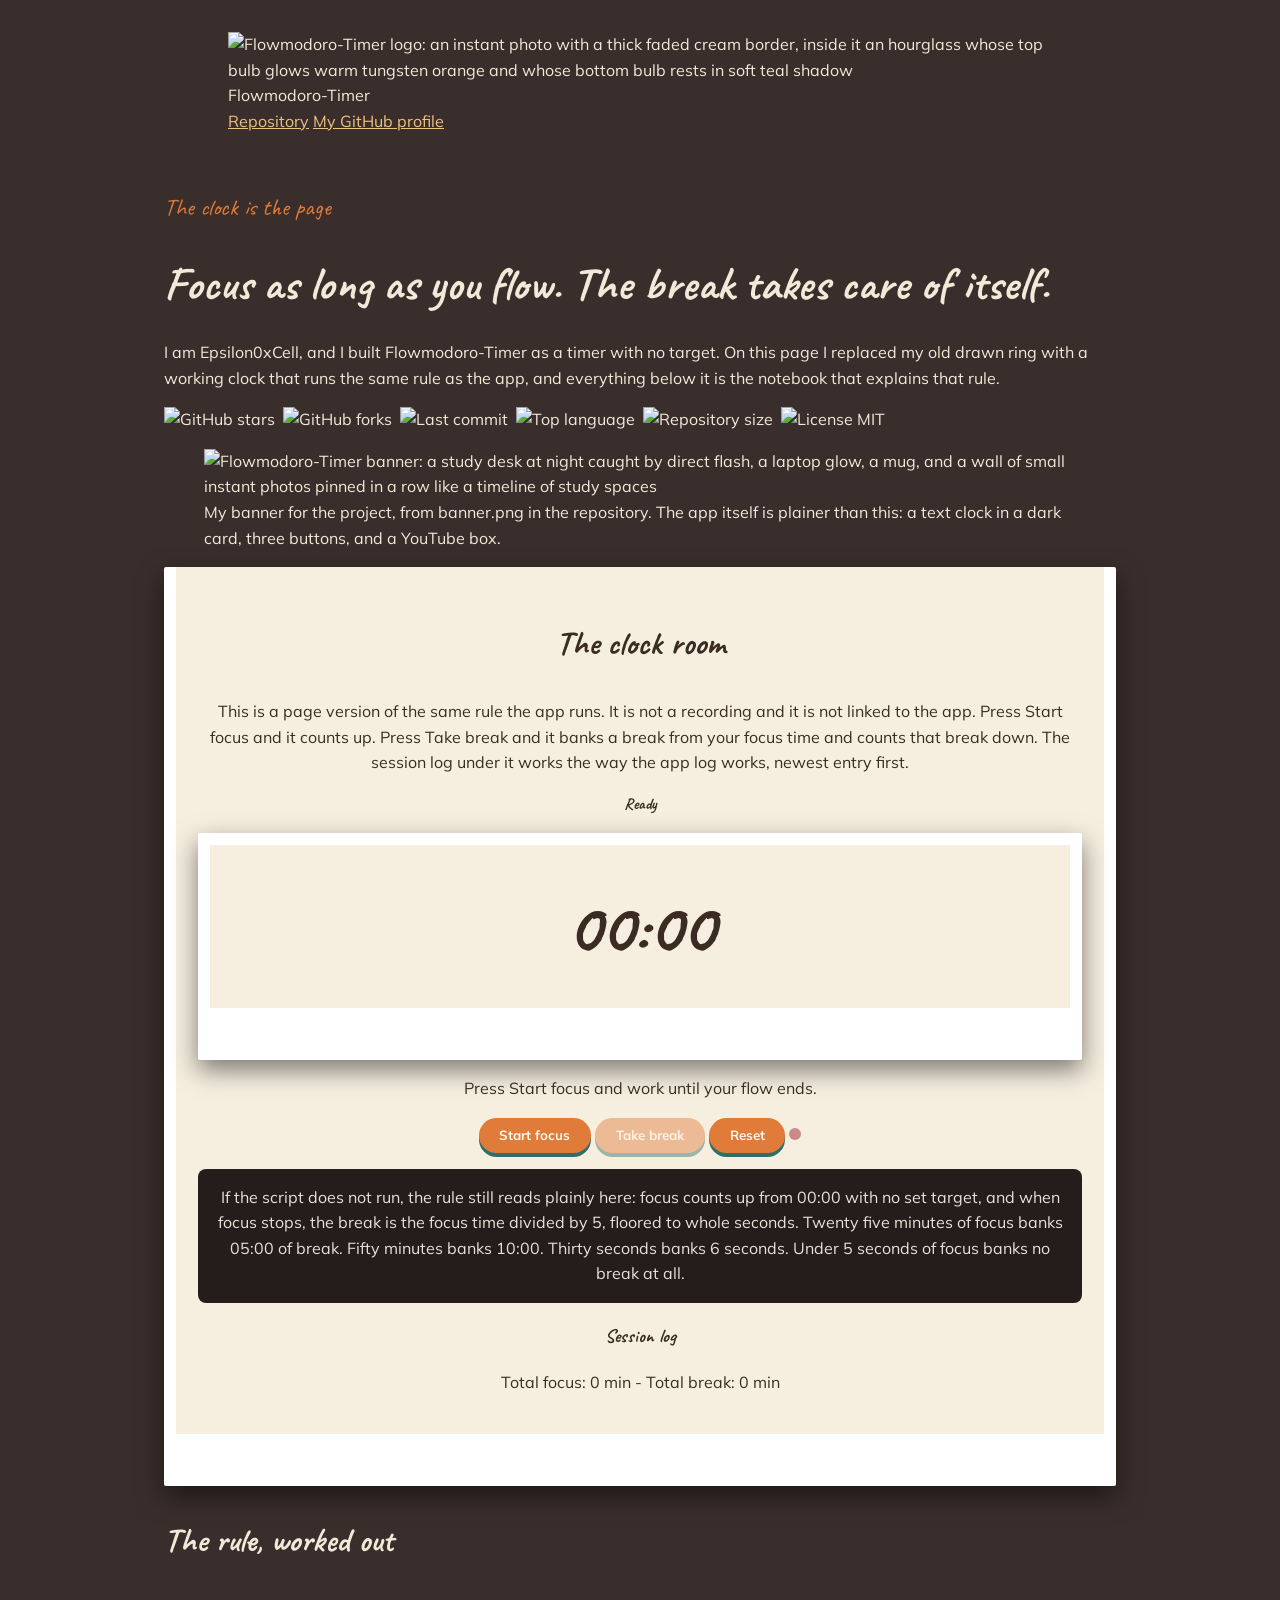
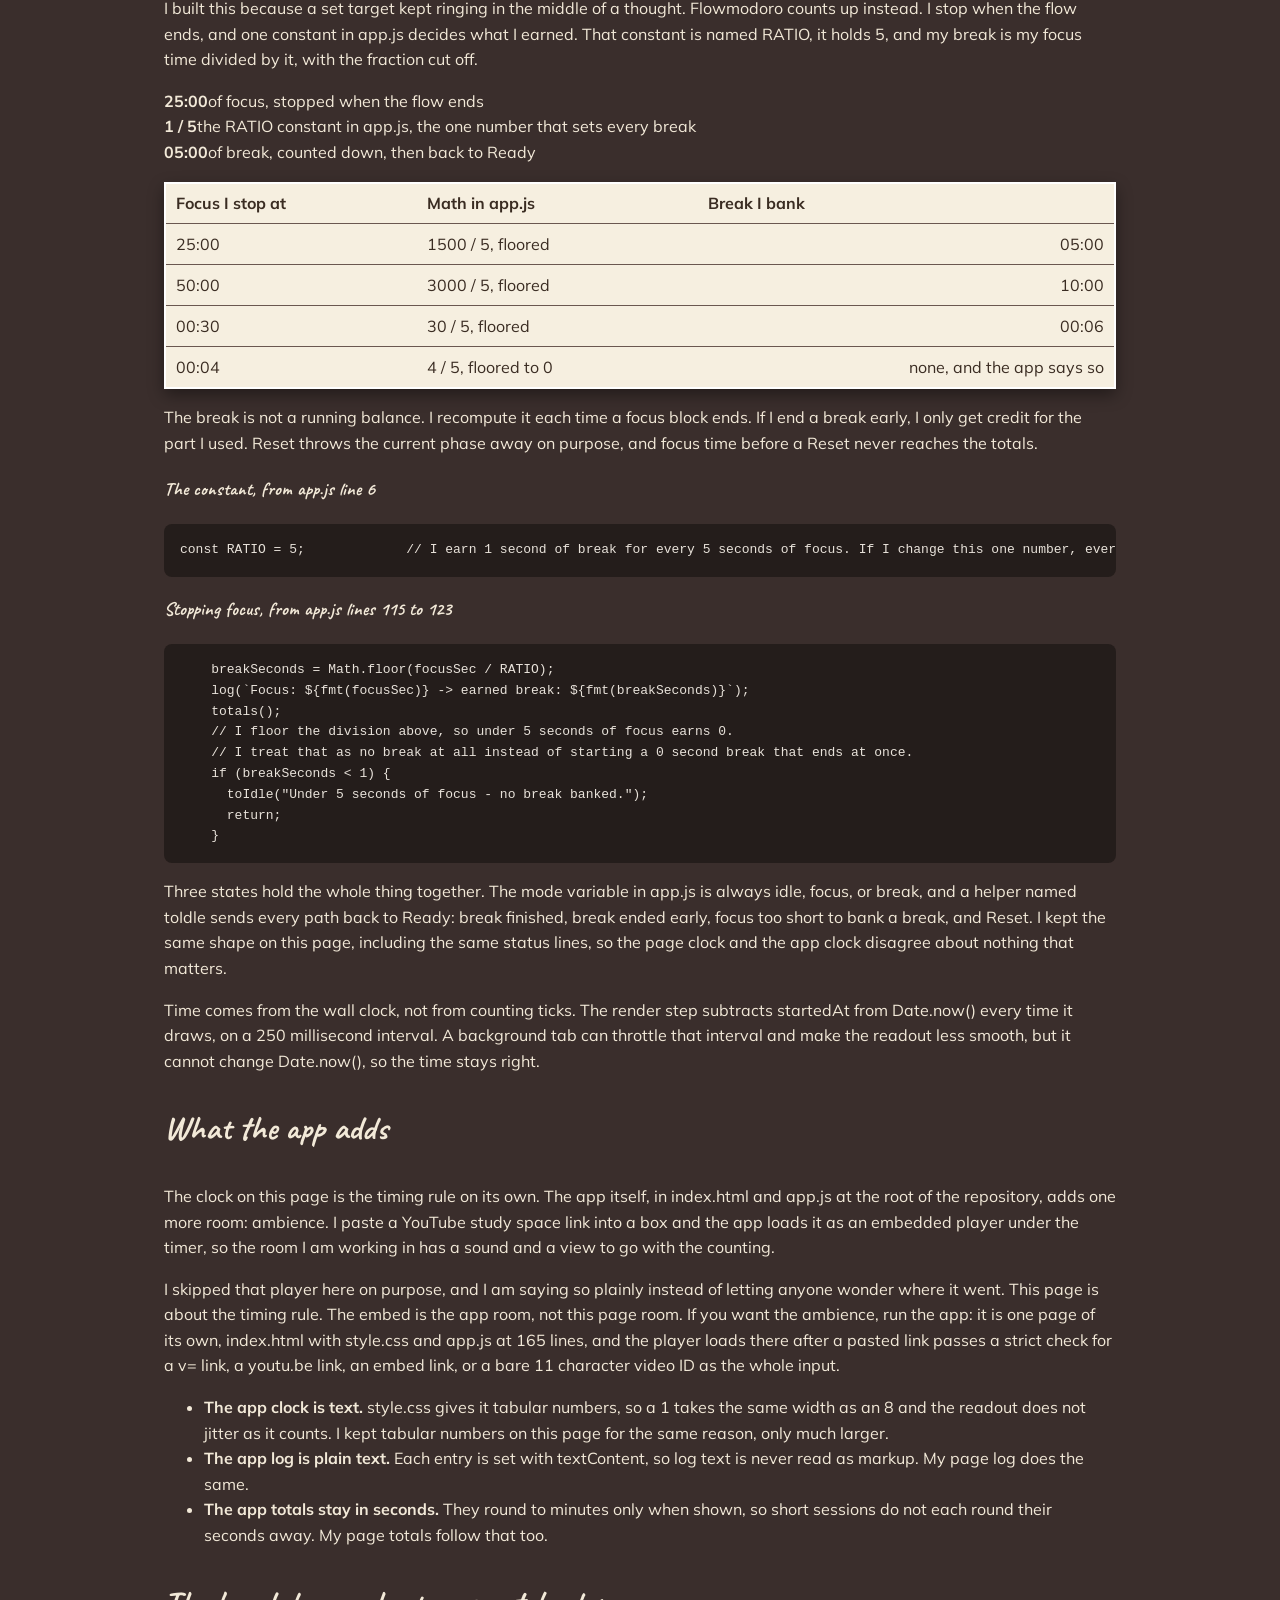
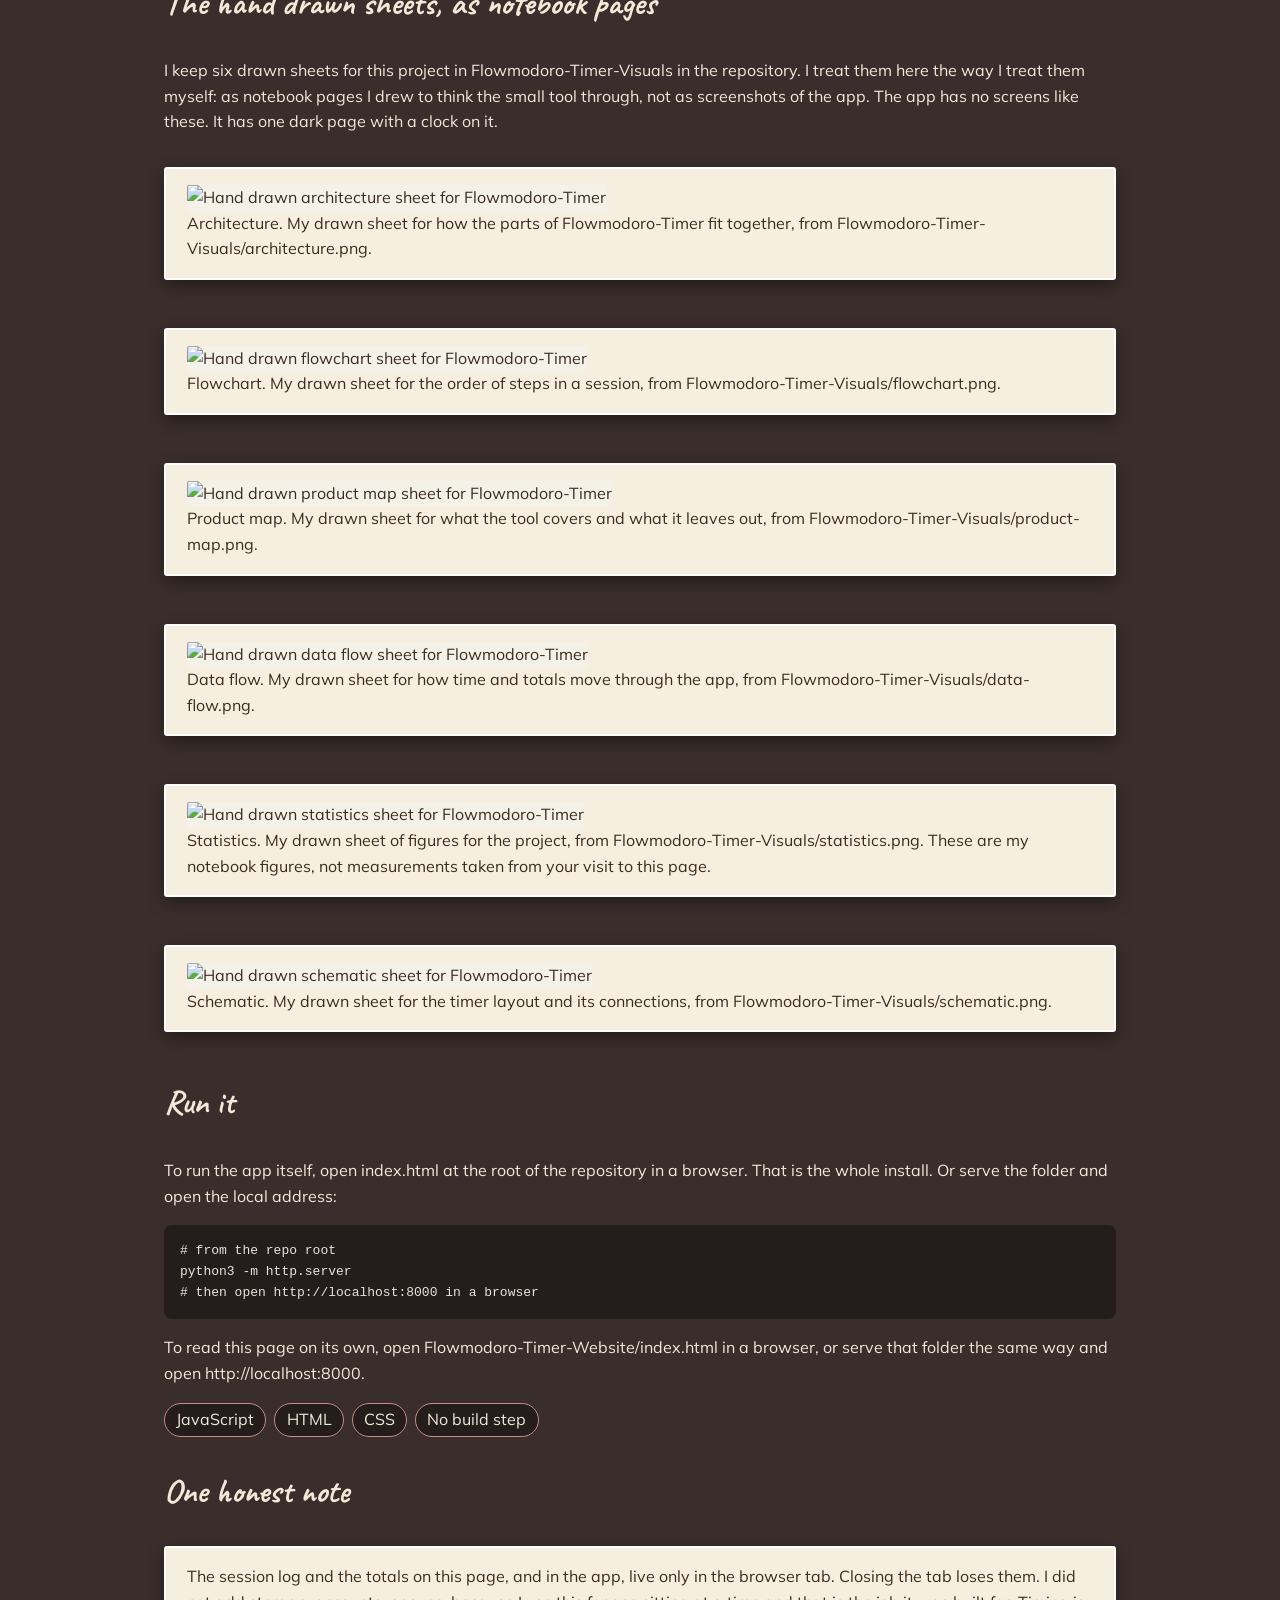
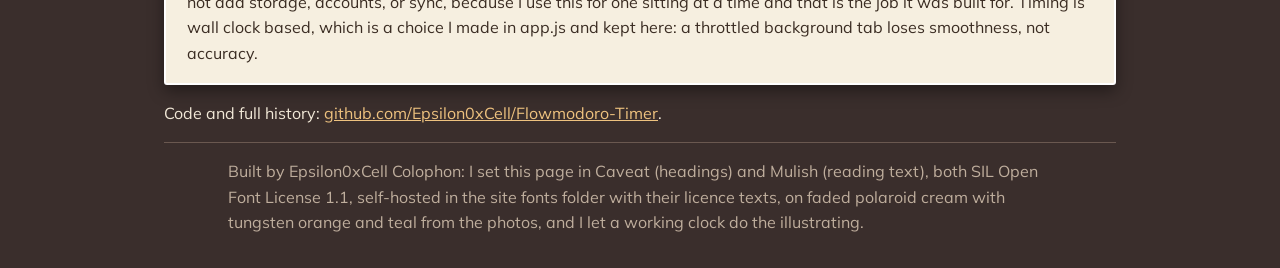
==== commit 6012f5a9: "Wave 4 theme: lo-fi polaroid, Caveat and Mulish" ====
--- a/Flowmodoro-Timer-Website/index.html
+++ b/Flowmodoro-Timer-Website/index.html
@@ -7,35 +7,39 @@
 <title>Flowmodoro-Timer: the clock is the page</title>
 <meta name="description" content="I rebuilt this page around a working flowmodoro clock. Focus counts up, stopping banks a break at a ratio of 5 to 1, and the break counts down.">
 <style>
-@font-face{font-family:'Cairo Play';src:url('fonts/CairoPlay.ttf') format('truetype')}
-@font-face{font-family:'Alegreya Sans';src:url('fonts/AlegreyaSans-Regular.ttf') format('truetype')}
-@font-face{font-family:'Alegreya Sans';src:url('fonts/AlegreyaSans-Bold.ttf') format('truetype');font-weight:700}
-:root{--bg:#2e2a2c;--panel:#3d383b;--ink:#efe9e4;--blush:#e8b4b8;--rosin:#7a4a3a;--grey:#9a9296;--line:#575053}
-*{box-sizing:border-box}body{margin:0;background:var(--bg);color:var(--ink);font-family:'Alegreya Sans',sans-serif;line-height:1.6}
-a{color:var(--grey)}a:hover{color:var(--blush)}
-h1,h2,h3,.phase{font-family:'Cairo Play',sans-serif}
+@font-face{font-family:'Caveat';src:url('fonts/Caveat-Regular.ttf') format('truetype');font-weight:400}
+@font-face{font-family:'Caveat';src:url('fonts/Caveat-Bold.ttf') format('truetype');font-weight:700}
+@font-face{font-family:'Mulish';src:url('fonts/Mulish-Regular.ttf') format('truetype');font-weight:400}
+@font-face{font-family:'Mulish';src:url('fonts/Mulish-Bold.ttf') format('truetype');font-weight:700}
+:root{--bg:#3a2e2c;--panel:#f6efe0;--ink:#f2e9d8;--orange:#e07b39;--teal:#2f6f6a;--rose:#c98a8a;--dark:#3a2c22;--line:#6a5850}
+*{box-sizing:border-box}body{margin:0;background:var(--bg);color:var(--ink);font-family:'Mulish',sans-serif;line-height:1.6}
+a{color:#eec27f}a:hover{color:var(--rose)}
+h1,h2,h3,.phase{font-family:'Caveat',cursive;font-weight:700}
+h1{font-size:2.9rem;line-height:1.1}h2{font-size:2.1rem}
 .wrap,main,header,footer{max-width:1080px;margin:0 auto;padding:1rem 5vw}
-img.banner{width:100%;height:auto;border:2px solid var(--line);border-radius:8px}
-.clockroom,.clock{background:radial-gradient(ellipse at 50% 30%,rgba(232,180,184,.28),transparent 65%),var(--panel);border:2px solid var(--line);border-radius:10px;padding:1.4rem;text-align:center}
-.clock,#clock{font-family:'Cairo Play',sans-serif;font-variant-numeric:tabular-nums;font-size:4.2rem}
-button{font-family:'Alegreya Sans',sans-serif;background:linear-gradient(180deg,#c8a24a,#9a7a30);color:#17130c;border:none;border-top:10px solid #e8e2da;border-radius:14px;padding:.6rem 1.2rem;cursor:pointer;box-shadow:inset 0 -6px 0 var(--blush)}
-button:hover{filter:brightness(1.12)}button:active{transform:translateY(4px);box-shadow:inset 0 -2px 0 var(--blush)}
+.kicker{font-family:'Caveat',cursive;font-size:1.5rem;color:var(--orange)}
+img.banner{width:100%;height:auto;border:10px solid #fff;border-bottom:44px solid #fff;border-radius:2px;box-shadow:0 8px 22px rgba(0,0,0,.5)}
+.clockroom,.clock{background:var(--panel);color:var(--dark);border:12px solid #fff;border-bottom:52px solid #fff;border-radius:2px;padding:1.4rem;text-align:center;box-shadow:0 10px 26px rgba(0,0,0,.5)}
+.clock,#clock{font-family:'Caveat',cursive;font-weight:700;font-size:4.6rem;color:var(--dark)}
+button{font-family:'Mulish',sans-serif;font-weight:700;background:var(--orange);color:#fff8ec;border:none;border-radius:999px;padding:.6rem 1.3rem;cursor:pointer;box-shadow:0 4px 0 var(--teal)}
+button:hover{filter:brightness(1.1)}button:active{transform:translateY(3px);box-shadow:0 1px 0 var(--teal)}
 button:disabled{opacity:.45}
 table{border-collapse:collapse;width:100%}td,th{border-bottom:1px solid var(--line);padding:.45rem .6rem;text-align:left}
 td:last-child{text-align:right}
-pre,.code,.static-rule{background:#211e20;color:#e8e2da;padding:1rem;border-radius:10px;overflow-x:auto}
-.card,.sheet,.worked,.note{background:var(--panel);border:2px solid #8a7434;border-radius:50% 50% 12px 12px/18px 18px 12px 12px;padding:1rem 1.3rem;margin:1rem 0}
-.sheets{display:grid;gap:1rem}.sheets img,.sheet img{width:100%;height:auto;border-radius:8px;background:#f4f1e8}
-.chips,.badges{display:flex;gap:.5rem;flex-wrap:wrap}.chip,.chips span{background:#211e20;border:1px solid var(--line);border-radius:20px;padding:.2rem .7rem}
-.breakdot,#breakDot{display:inline-block;width:12px;height:12px;border-radius:50%;background:var(--blush)}
-footer{color:var(--grey);border-top:1px solid var(--line)}
+pre,.code,.static-rule{background:#241d1b;color:#e8e2da;padding:1rem;border-radius:8px;overflow-x:auto}
+.card,.sheet,.worked,.note{background:var(--panel);color:var(--dark);border:2px solid #fff;border-radius:3px;padding:1rem 1.3rem;margin:1rem 0;box-shadow:0 6px 16px rgba(0,0,0,.4)}
+.card h2,.card h3,.sheet h2,.sheet h3,.worked h2,.worked h3,.note h2,.note h3{color:var(--dark)}
+.sheets{display:grid;gap:1rem}.sheets img,.sheet img{width:100%;height:auto;border-radius:2px;background:#f4f1e8}
+.chips,.badges{display:flex;gap:.5rem;flex-wrap:wrap}.chip,.chips span{background:#241d1b;border:1px solid var(--rose);color:var(--ink);border-radius:20px;padding:.2rem .7rem}
+.breakdot,#breakDot{display:inline-block;width:12px;height:12px;border-radius:50%;background:var(--rose)}
+footer{color:#bfae9d;border-top:1px solid var(--line)}
 </style>
 </head>
 <body>
 <div class="wrap">
 
 <header class="top">
-  <div class="brand"><img src="https://raw.githubusercontent.com/Epsilon0xCell/Flowmodoro-Timer/main/logo.png" alt="Flowmodoro-Timer logo, a small mark from the repository"> Flowmodoro-Timer</div>
+  <div class="brand"><img src="https://raw.githubusercontent.com/Epsilon0xCell/Flowmodoro-Timer/main/logo.png" alt="Flowmodoro-Timer logo: an instant photo with a thick faded cream border, inside it an hourglass whose top bulb glows warm tungsten orange and whose bottom bulb rests in soft teal shadow"> Flowmodoro-Timer</div>
   <nav>
     <a href="https://github.com/Epsilon0xCell/Flowmodoro-Timer">Repository</a>
     <a href="https://github.com/Epsilon0xCell">My GitHub profile</a>
@@ -56,7 +60,7 @@
 </div>
 
 <figure class="banner">
-  <img src="https://raw.githubusercontent.com/Epsilon0xCell/Flowmodoro-Timer/main/banner.png" alt="Flowmodoro-Timer banner image from the repository">
+  <img src="https://raw.githubusercontent.com/Epsilon0xCell/Flowmodoro-Timer/main/banner.png" alt="Flowmodoro-Timer banner: a study desk at night caught by direct flash, a laptop glow, a mug, and a wall of small instant photos pinned in a row like a timeline of study spaces">
   <figcaption>My banner for the project, from banner.png in the repository. The app itself is plainer than this: a text clock in a dark card, three buttons, and a YouTube box.</figcaption>
 </figure>
 
@@ -177,7 +181,7 @@
 
 <footer>
   <span>Built by Epsilon0xCell</span>
-  <span>Colophon: I set this page in system fonts on pale paper, with one violet taken from the app, and I let a working clock do the illustrating.</span>
+  <span>Colophon: I set this page in Caveat (headings) and Mulish (reading text), both SIL Open Font License 1.1, self-hosted in the site fonts folder with their licence texts, on faded polaroid cream with tungsten orange and teal from the photos, and I let a working clock do the illustrating.</span>
 </footer>
 
 </div>
